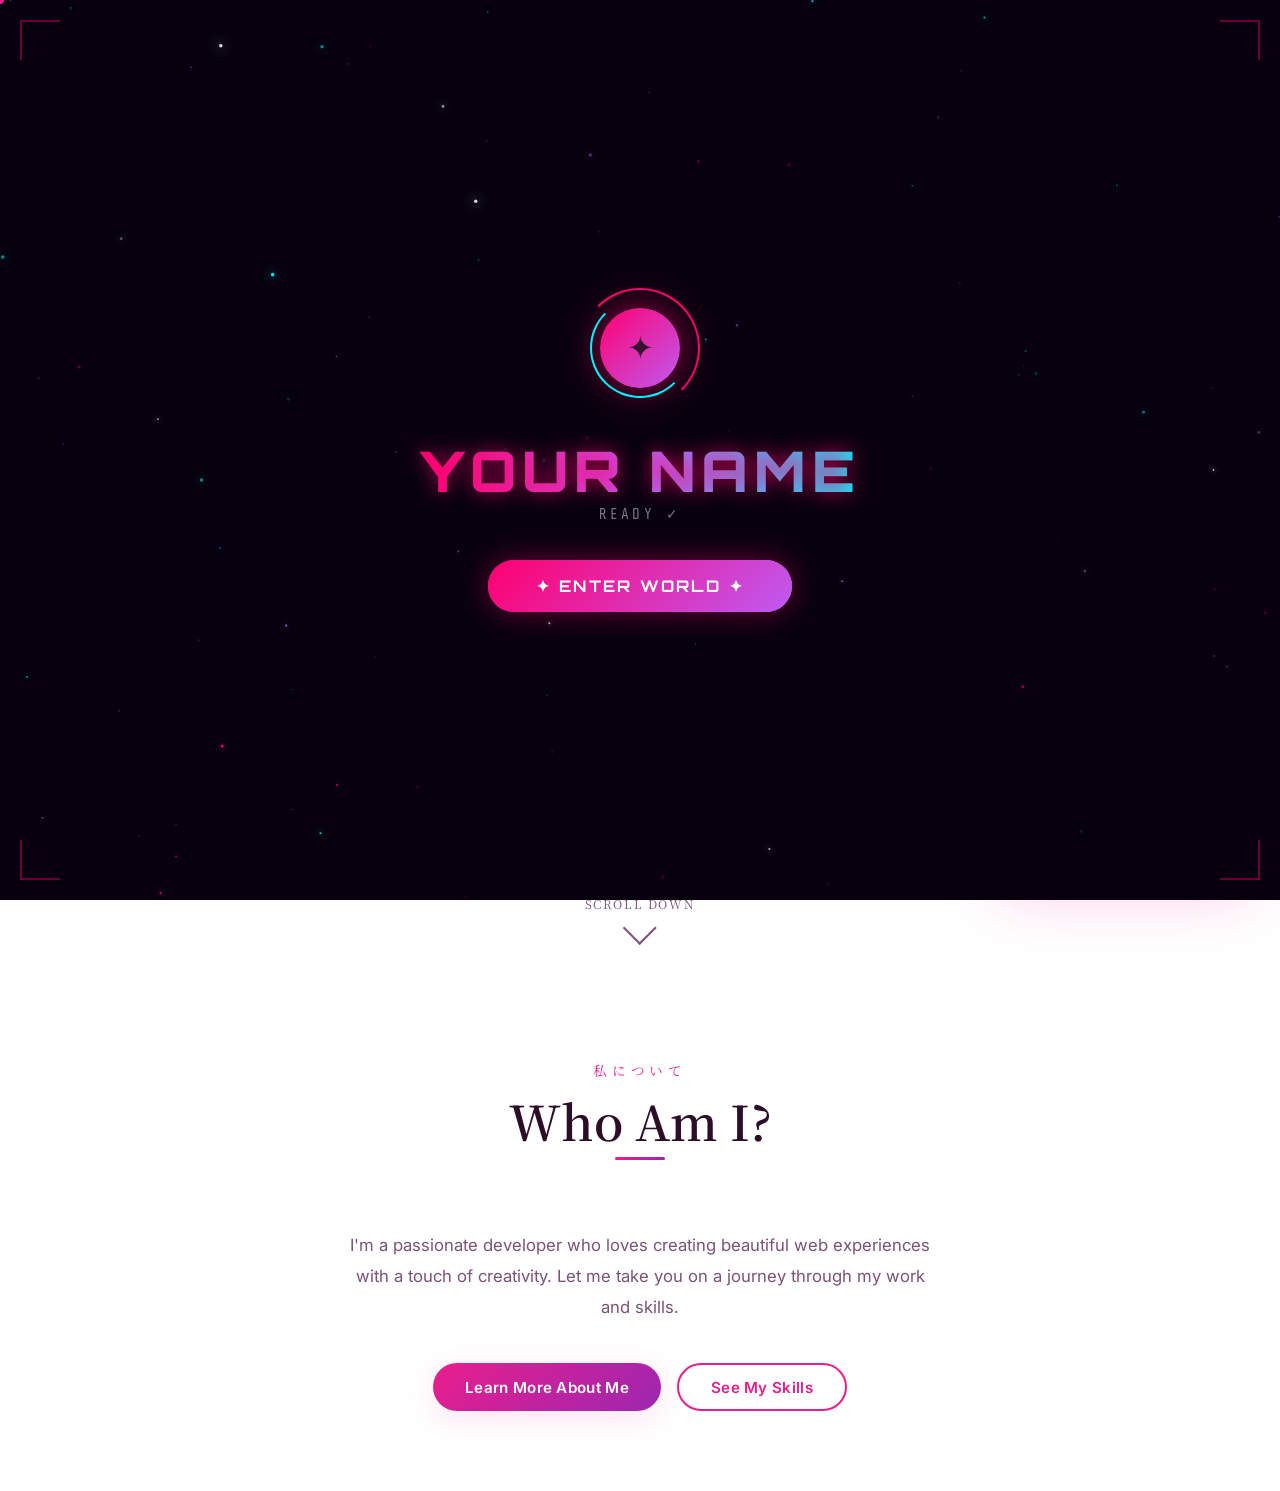
==== index.html @ 452e4166 "feat: Initial anime portfolio - Dual Soul theme with music player" ====
<!DOCTYPE html>
<html lang="en" data-theme="sakura">
<head>
  <meta charset="UTF-8">
  <meta name="viewport" content="width=device-width, initial-scale=1.0">
  <title>Your Name | Anime Portfolio</title>
  <meta name="description" content="Welcome to my anime-styled portfolio — Developer, Creator, and Dreamer.">
  <link rel="stylesheet" href="css/global.css">
  <link rel="stylesheet" href="css/animations.css">
  <link rel="stylesheet" href="css/navbar.css">
  <link rel="stylesheet" href="css/splash.css">
  <link rel="stylesheet" href="css/music-player.css">
  <link rel="stylesheet" href="css/home.css">
</head>
<body>

  <!-- ===================== SPLASH SCREEN ===================== -->
  <div id="splash-screen">
    <canvas id="splash-canvas"></canvas>
    <div class="splash-corners">
      <span></span><span></span><span></span><span></span>
    </div>
    <div class="splash-content">
      <div class="splash-logo-ring">
        <div class="splash-logo-inner">✦</div>
      </div>
      <div>
        <h1 class="splash-title">
          <span class="name-color">YOUR NAME</span>
        </h1>
        <p class="splash-subtitle" id="splash-subtitle">Initializing...</p>
      </div>
      <div class="splash-loader">
        <div class="splash-loader-bar" id="splash-loader-bar"></div>
      </div>
      <button class="splash-enter-btn" id="splash-enter-btn">
        <div class="pulse-ring"></div>
        ✦ ENTER WORLD ✦
      </button>
    </div>
  </div>

  <!-- ===================== PARTICLE CANVAS ===================== -->
  <canvas id="particle-canvas"></canvas>

  <!-- ===================== CUSTOM CURSOR ===================== -->
  <div id="cursor-dot"></div>
  <div id="cursor-ring"></div>

  <!-- ===================== NAVBAR ===================== -->
  <nav class="navbar" id="navbar">
    <div class="navbar-inner">
      <a href="index.html" class="navbar-logo">
        <div class="navbar-logo-mark">✦</div>
        <span class="navbar-logo-text">Your<span>Name</span></span>
      </a>

      <ul class="navbar-links">
        <li><a href="index.html"><span class="nav-icon">🏠</span> Home</a></li>
        <li><a href="about.html"><span class="nav-icon">👤</span> About</a></li>
        <li><a href="skills.html"><span class="nav-icon">🛠️</span> Skills</a></li>
        <li><a href="projects.html"><span class="nav-icon">💼</span> Projects</a></li>
        <li><a href="contact.html"><span class="nav-icon">📬</span> Contact</a></li>
      </ul>

      <div class="navbar-actions">
        <button class="theme-toggle" id="theme-toggle-btn" title="Switch theme">
          <div class="theme-toggle-track">
            <span>🌸</span><span>⚡</span>
          </div>
          <div class="theme-toggle-thumb">🌸</div>
        </button>
        <button class="navbar-hamburger" aria-label="Menu">
          <span class="hamburger-bar"></span>
          <span class="hamburger-bar"></span>
          <span class="hamburger-bar"></span>
        </button>
      </div>
    </div>

    <!-- Mobile Menu -->
    <div class="navbar-mobile">
      <a href="index.html"><span>🏠</span> Home</a>
      <a href="about.html"><span>👤</span> About</a>
      <a href="skills.html"><span>🛠️</span> Skills</a>
      <a href="projects.html"><span>💼</span> Projects</a>
      <a href="contact.html"><span>📬</span> Contact</a>
    </div>
  </nav>

  <!-- ===================== HERO ===================== -->
  <main class="page-wrapper">
    <section class="hero">
      <div class="hero-inner">

        <!-- Text Side -->
        <div class="hero-text">
          <div class="hero-eyebrow fade-in">
            <span class="hero-eyebrow-line"></span>
            <span>ようこそ · Welcome</span>
          </div>

          <h1 class="hero-name fade-in delay-1">
            <span class="hero-name-first">Hello, I'm</span>
            <span class="hero-name-last glitch-text" data-text="Your Name">Your Name</span>
          </h1>

          <p class="hero-tagline fade-in delay-2">
            <span id="typewriter-text"
              data-phrases='["Frontend Developer", "UI/UX Enthusiast", "Creative Coder", "Anime Fan 🌸"]'>
            </span><span class="typewriter-cursor"></span>
          </p>

          <p class="hero-desc fade-in delay-3">
            Passionate about building beautiful, interactive digital experiences.
            I turn ideas into elegant code — one pixel at a time. ✨
          </p>

          <div class="hero-cta fade-in delay-4">
            <a href="projects.html" class="btn btn-primary">View My Work 🚀</a>
            <a href="contact.html" class="btn btn-outline">Get In Touch 📬</a>
          </div>

          <div class="hero-socials fade-in delay-5">
            <a href="https://github.com/YOUR_GITHUB" class="social-link" title="GitHub" target="_blank">
              <svg width="18" height="18" viewBox="0 0 24 24" fill="currentColor">
                <path d="M12 0c-6.626 0-12 5.373-12 12 0 5.302 3.438 9.8 8.207 11.387.599.111.793-.261.793-.577v-2.234c-3.338.726-4.033-1.416-4.033-1.416-.546-1.387-1.333-1.756-1.333-1.756-1.089-.745.083-.729.083-.729 1.205.084 1.839 1.237 1.839 1.237 1.07 1.834 2.807 1.304 3.492.997.107-.775.418-1.305.762-1.604-2.665-.305-5.467-1.334-5.467-5.931 0-1.311.469-2.381 1.236-3.221-.124-.303-.535-1.524.117-3.176 0 0 1.008-.322 3.301 1.23.957-.266 1.983-.399 3.003-.404 1.02.005 2.047.138 3.006.404 2.291-1.552 3.297-1.23 3.297-1.23.653 1.653.242 2.874.118 3.176.77.84 1.235 1.911 1.235 3.221 0 4.609-2.807 5.624-5.479 5.921.43.372.823 1.102.823 2.222v3.293c0 .319.192.694.801.576 4.765-1.589 8.199-6.086 8.199-11.386 0-6.627-5.373-12-12-12z"/>
              </svg>
            </a>
            <a href="https://linkedin.com/in/YOUR_LINKEDIN" class="social-link" title="LinkedIn" target="_blank">
              <svg width="18" height="18" viewBox="0 0 24 24" fill="currentColor">
                <path d="M19 0h-14c-2.761 0-5 2.239-5 5v14c0 2.761 2.239 5 5 5h14c2.762 0 5-2.239 5-5v-14c0-2.761-2.238-5-5-5zm-11 19h-3v-11h3v11zm-1.5-12.268c-.966 0-1.75-.79-1.75-1.764s.784-1.764 1.75-1.764 1.75.79 1.75 1.764-.783 1.764-1.75 1.764zm13.5 12.268h-3v-5.604c0-3.368-4-3.113-4 0v5.604h-3v-11h3v1.765c1.396-2.586 7-2.777 7 2.476v6.759z"/>
              </svg>
            </a>
            <a href="mailto:your.email@example.com" class="social-link" title="Email">📧</a>
          </div>

          <div class="hero-stats fade-in delay-6">
            <div class="stat-item">
              <span class="stat-number" data-count="5" data-suffix="+">0+</span>
              <span class="stat-label">Projects</span>
            </div>
            <div class="stat-item">
              <span class="stat-number" data-count="2" data-suffix="+ yrs">0</span>
              <span class="stat-label">Experience</span>
            </div>
            <div class="stat-item">
              <span class="stat-number" data-count="10" data-suffix="+">0+</span>
              <span class="stat-label">Technologies</span>
            </div>
          </div>
        </div>

        <!-- Visual Side -->
        <div class="hero-visual fade-right">
          <div class="hero-avatar-wrap">
            <div class="avatar-ring avatar-ring-1"></div>
            <div class="avatar-ring avatar-ring-2"></div>

            <div class="avatar-circle">🧑‍💻</div>

            <div class="avatar-badge avatar-badge-1">
              <span class="avatar-badge-icon">⚡</span>
              <span>Full Stack Dev</span>
            </div>
            <div class="avatar-badge avatar-badge-2">
              <span class="avatar-badge-icon">🌸</span>
              <span>UI Enthusiast</span>
            </div>
          </div>
          <div class="hero-deco-text">Dev</div>
        </div>
      </div>

      <div class="scroll-indicator" onclick="document.getElementById('about-teaser').scrollIntoView({behavior:'smooth'})">
        <span>Scroll Down</span>
        <div class="scroll-indicator-arrow"></div>
      </div>
    </section>

    <!-- About Teaser -->
    <section id="about-teaser" style="padding: 5rem 0; text-align:center;">
      <div class="container">
        <div class="section-header fade-in">
          <span class="jp-label">私について</span>
          <h2>Who Am I?</h2>
        </div>
        <p class="fade-in delay-1" style="max-width:600px;margin:0 auto 2.5rem;font-size:1.05rem;">
          I'm a passionate developer who loves creating beautiful web experiences with a touch of creativity.
          Let me take you on a journey through my work and skills.
        </p>
        <div class="fade-in delay-2" style="display:flex;gap:1rem;justify-content:center;flex-wrap:wrap;">
          <a href="about.html" class="btn btn-primary">Learn More About Me</a>
          <a href="skills.html" class="btn btn-outline">See My Skills</a>
        </div>
      </div>
    </section>
  </main>

  <!-- ===================== MUSIC PLAYER ===================== -->
  <div id="music-player"></div>

  <!-- ===================== SCRIPTS ===================== -->
  <script src="js/theme.js"></script>
  <script src="js/particles.js"></script>
  <script src="js/cursor.js"></script>
  <script src="js/animations.js"></script>
  <script src="js/splash.js"></script>
  <script src="js/music-player.js"></script>
</body>
</html>
---- css/global.css ----
/* ============================================================
   GLOBAL.CSS — Dual Soul Portfolio Design System
   🌸 Sakura Mode (Default) | ⚡ Neon Mode
   ============================================================ */

@import url('https://fonts.googleapis.com/css2?family=Noto+Serif+JP:wght@300;400;500;700&family=Orbitron:wght@400;500;700;900&family=Inter:wght@300;400;500;600;700&family=Share+Tech+Mono&display=swap');

/* ============================================================
   CSS VARIABLES — SAKURA THEME (DEFAULT)
   ============================================================ */
:root {
  /* Background */
  --bg-primary: #fdf6f0;
  --bg-secondary: #fce4ec;
  --bg-gradient: linear-gradient(135deg, #fdf6f0 0%, #fde8f5 50%, #ede7f6 100%);
  --bg-card: rgba(255, 255, 255, 0.72);
  --bg-card-hover: rgba(255, 255, 255, 0.92);
  --bg-overlay: rgba(253, 246, 240, 0.85);

  /* Colors */
  --color-primary: #e91e8c;
  --color-primary-rgb: 233, 30, 140;
  --color-secondary: #9c27b0;
  --color-secondary-rgb: 156, 39, 176;
  --color-accent: #ff80ab;
  --color-accent-rgb: 255, 128, 171;

  /* Text */
  --color-text: #37122e;
  --color-text-muted: #7b5278;
  --color-text-light: #b39db0;
  --color-heading: #2d0e29;

  /* Borders */
  --color-border: rgba(233, 30, 140, 0.18);
  --color-border-hover: rgba(233, 30, 140, 0.5);

  /* Typography */
  --font-heading: 'Noto Serif JP', serif;
  --font-body: 'Inter', sans-serif;
  --font-accent: 'Noto Serif JP', serif;
  --font-mono: 'Share Tech Mono', monospace;

  /* Shadows */
  --shadow-sm: 0 4px 16px rgba(233, 30, 140, 0.08);
  --shadow-md: 0 8px 32px rgba(233, 30, 140, 0.12);
  --shadow-lg: 0 20px 60px rgba(233, 30, 140, 0.22);
  --shadow-hover: 0 24px 64px rgba(233, 30, 140, 0.28);
  --glow: none;

  /* UI */
  --blur: blur(20px);
  --blur-heavy: blur(40px);
  --navbar-bg: rgba(253, 246, 240, 0.92);
  --navbar-border: rgba(233, 30, 140, 0.1);

  /* Particles */
  --particle-color: rgba(255, 128, 171, 0.8);

  /* Spacing */
  --radius-sm: 8px;
  --radius-md: 16px;
  --radius-lg: 24px;
  --radius-xl: 32px;
  --radius-full: 9999px;

  /* Transitions */
  --ease-fast: 0.2s cubic-bezier(0.4, 0, 0.2, 1);
  --ease-med: 0.4s cubic-bezier(0.4, 0, 0.2, 1);
  --ease-slow: 0.7s cubic-bezier(0.4, 0, 0.2, 1);
  --ease-bounce: 0.5s cubic-bezier(0.34, 1.56, 0.64, 1);
  --ease-theme: 0.6s cubic-bezier(0.4, 0, 0.2, 1);

  /* Deco */
  --deco-opacity: 0.04;
}

/* ============================================================
   CSS VARIABLES — NEON THEME
   ============================================================ */
[data-theme="neon"] {
  --bg-primary: #08000f;
  --bg-secondary: #110018;
  --bg-gradient: linear-gradient(135deg, #08000f 0%, #110018 50%, #0a001a 100%);
  --bg-card: rgba(255, 0, 110, 0.04);
  --bg-card-hover: rgba(255, 0, 110, 0.09);
  --bg-overlay: rgba(8, 0, 15, 0.88);

  --color-primary: #ff006e;
  --color-primary-rgb: 255, 0, 110;
  --color-secondary: #00f5ff;
  --color-secondary-rgb: 0, 245, 255;
  --color-accent: #bf5af2;
  --color-accent-rgb: 191, 90, 242;

  --color-text: #e8e8f5;
  --color-text-muted: #a0a0c8;
  --color-text-light: #60608a;
  --color-heading: #ffffff;

  --color-border: rgba(255, 0, 110, 0.32);
  --color-border-hover: rgba(255, 0, 110, 0.75);

  --font-heading: 'Orbitron', sans-serif;
  --font-body: 'Inter', sans-serif;
  --font-accent: 'Share Tech Mono', monospace;

  --shadow-sm: 0 0 15px rgba(255, 0, 110, 0.2);
  --shadow-md: 0 0 30px rgba(255, 0, 110, 0.28);
  --shadow-lg: 0 0 60px rgba(255, 0, 110, 0.4);
  --shadow-hover: 0 0 80px rgba(255, 0, 110, 0.55), 0 0 160px rgba(255, 0, 110, 0.2);
  --glow: 0 0 8px var(--color-primary), 0 0 16px var(--color-primary), 0 0 32px var(--color-primary);

  --navbar-bg: rgba(8, 0, 15, 0.92);
  --navbar-border: rgba(255, 0, 110, 0.22);

  --particle-color: rgba(255, 0, 110, 0.7);

  --deco-opacity: 0.025;
}

/* ============================================================
   RESET & BASE
   ============================================================ */
*, *::before, *::after {
  box-sizing: border-box;
  margin: 0;
  padding: 0;
}

html {
  scroll-behavior: smooth;
  font-size: 16px;
}

body {
  font-family: var(--font-body);
  background: var(--bg-gradient);
  background-attachment: fixed;
  color: var(--color-text);
  min-height: 100vh;
  overflow-x: hidden;
  transition: background var(--ease-theme), color var(--ease-theme);
  cursor: none;
}

/* ============================================================
   TYPOGRAPHY
   ============================================================ */
h1, h2, h3, h4, h5, h6 {
  font-family: var(--font-heading);
  color: var(--color-heading);
  line-height: 1.2;
  transition: font-family var(--ease-theme), color var(--ease-theme);
}

h1 { font-size: clamp(2.5rem, 6vw, 5rem); font-weight: 700; }
h2 { font-size: clamp(1.8rem, 4vw, 3rem); font-weight: 600; }
h3 { font-size: clamp(1.25rem, 3vw, 1.8rem); font-weight: 500; }
h4 { font-size: 1.25rem; font-weight: 500; }

p {
  line-height: 1.85;
  color: var(--color-text-muted);
  transition: color var(--ease-theme);
}

a {
  color: var(--color-primary);
  text-decoration: none;
  transition: color var(--ease-fast);
}

a:hover { color: var(--color-secondary); }

img { max-width: 100%; height: auto; display: block; }

button { font-family: var(--font-body); cursor: pointer; }

/* ============================================================
   LAYOUT UTILITIES
   ============================================================ */
.container {
  max-width: 1200px;
  margin: 0 auto;
  padding: 0 2rem;
}

.page-wrapper {
  position: relative;
  z-index: 1;
  padding-top: 80px;
}

.section {
  padding: 6rem 0;
}

.section-inner {
  max-width: 1200px;
  margin: 0 auto;
  padding: 0 2rem;
}

/* ============================================================
   SECTION TITLE
   ============================================================ */
.section-header {
  text-align: center;
  margin-bottom: 4rem;
}

.section-header .jp-label {
  font-family: var(--font-accent);
  font-size: 0.85rem;
  color: var(--color-primary);
  letter-spacing: 0.3rem;
  text-transform: uppercase;
  margin-bottom: 0.75rem;
  display: block;
  transition: font-family var(--ease-theme), color var(--ease-theme);
}

.section-header h2 {
  position: relative;
  display: inline-block;
  margin-bottom: 1rem;
}

.section-header h2::after {
  content: '';
  position: absolute;
  bottom: -10px;
  left: 50%;
  transform: translateX(-50%);
  width: 50px;
  height: 3px;
  background: linear-gradient(90deg, var(--color-primary), var(--color-secondary));
  border-radius: var(--radius-full);
  transition: box-shadow var(--ease-theme);
}

[data-theme="neon"] .section-header h2::after {
  box-shadow: 0 0 12px var(--color-primary), 0 0 24px var(--color-primary);
}

.section-header p {
  font-size: 1.05rem;
  max-width: 520px;
  margin: 1.5rem auto 0;
}

/* ============================================================
   CARD COMPONENT
   ============================================================ */
.card {
  background: var(--bg-card);
  backdrop-filter: var(--blur);
  -webkit-backdrop-filter: var(--blur);
  border: 1px solid var(--color-border);
  border-radius: var(--radius-lg);
  padding: 2rem;
  box-shadow: var(--shadow-md);
  transition:
    transform var(--ease-med),
    box-shadow var(--ease-med),
    background var(--ease-theme),
    border-color var(--ease-theme);
}

.card:hover {
  transform: translateY(-8px);
  box-shadow: var(--shadow-hover);
  border-color: var(--color-border-hover);
  background: var(--bg-card-hover);
}

/* ============================================================
   BUTTON COMPONENT
   ============================================================ */
.btn {
  display: inline-flex;
  align-items: center;
  justify-content: center;
  gap: 0.6rem;
  padding: 0.8rem 2rem;
  border-radius: var(--radius-full);
  font-weight: 600;
  font-size: 0.95rem;
  cursor: pointer;
  border: none;
  transition: all var(--ease-med);
  position: relative;
  overflow: hidden;
  letter-spacing: 0.02em;
}

.btn::before {
  content: '';
  position: absolute;
  inset: 0;
  background: rgba(255, 255, 255, 0.15);
  opacity: 0;
  transition: opacity var(--ease-fast);
}

.btn:hover::before { opacity: 1; }

.btn-primary {
  background: linear-gradient(135deg, var(--color-primary), var(--color-secondary));
  color: white;
  box-shadow: var(--shadow-md);
}

.btn-primary:hover {
  transform: translateY(-3px) scale(1.02);
  box-shadow: var(--shadow-hover);
  color: white;
}

.btn-outline {
  background: transparent;
  color: var(--color-primary);
  border: 2px solid var(--color-primary);
}

.btn-outline:hover {
  background: var(--color-primary);
  color: white;
  transform: translateY(-3px);
  box-shadow: var(--shadow-md);
}

[data-theme="neon"] .btn-primary {
  box-shadow: var(--shadow-md), 0 0 20px rgba(var(--color-primary-rgb), 0.4);
}

[data-theme="neon"] .btn-primary:hover {
  box-shadow: var(--shadow-hover), 0 0 40px rgba(var(--color-primary-rgb), 0.6);
}

[data-theme="neon"] .btn-outline:hover {
  box-shadow: 0 0 20px rgba(var(--color-primary-rgb), 0.5);
}

/* ============================================================
   BADGES / TAGS
   ============================================================ */
.tag {
  display: inline-block;
  padding: 0.3rem 0.8rem;
  border-radius: var(--radius-full);
  font-size: 0.78rem;
  font-weight: 600;
  font-family: var(--font-accent);
  background: rgba(var(--color-primary-rgb), 0.12);
  color: var(--color-primary);
  border: 1px solid rgba(var(--color-primary-rgb), 0.25);
  transition: all var(--ease-theme);
}

[data-theme="neon"] .tag {
  box-shadow: 0 0 8px rgba(var(--color-primary-rgb), 0.3);
}

/* ============================================================
   CANVAS (Particles Background)
   ============================================================ */
#particle-canvas {
  position: fixed;
  top: 0;
  left: 0;
  width: 100%;
  height: 100%;
  pointer-events: none;
  z-index: 0;
}

/* ============================================================
   CUSTOM CURSOR
   ============================================================ */
#cursor-dot {
  position: fixed;
  width: 8px;
  height: 8px;
  border-radius: 50%;
  background: var(--color-primary);
  pointer-events: none;
  z-index: 99999;
  transform: translate(-50%, -50%);
  transition: width var(--ease-fast), height var(--ease-fast), background var(--ease-theme);
  mix-blend-mode: normal;
}

#cursor-ring {
  position: fixed;
  width: 36px;
  height: 36px;
  border-radius: 50%;
  border: 2px solid var(--color-primary);
  pointer-events: none;
  z-index: 99998;
  transform: translate(-50%, -50%);
  transition:
    width 0.12s ease,
    height 0.12s ease,
    border-color var(--ease-theme),
    transform 0.08s ease;
  opacity: 0.6;
}

#cursor-dot.cursor-hover {
  width: 12px;
  height: 12px;
  background: var(--color-secondary);
}

#cursor-ring.cursor-hover {
  width: 54px;
  height: 54px;
  border-color: var(--color-secondary);
  opacity: 0.4;
}

[data-theme="neon"] #cursor-dot {
  box-shadow: 0 0 8px var(--color-primary), 0 0 16px var(--color-primary);
}

[data-theme="neon"] #cursor-ring {
  box-shadow: 0 0 8px rgba(var(--color-primary-rgb), 0.4);
}

/* ============================================================
   SCROLL ANIMATIONS
   ============================================================ */
.fade-in {
  opacity: 0;
  transform: translateY(35px);
  transition: opacity 0.75s ease, transform 0.75s ease;
}

.fade-in.visible {
  opacity: 1;
  transform: translateY(0);
}

.fade-left {
  opacity: 0;
  transform: translateX(-35px);
  transition: opacity 0.75s ease, transform 0.75s ease;
}

.fade-left.visible {
  opacity: 1;
  transform: translateX(0);
}

.fade-right {
  opacity: 0;
  transform: translateX(35px);
  transition: opacity 0.75s ease, transform 0.75s ease;
}

.fade-right.visible {
  opacity: 1;
  transform: translateX(0);
}

.scale-in {
  opacity: 0;
  transform: scale(0.85);
  transition: opacity 0.65s ease, transform 0.65s cubic-bezier(0.34, 1.56, 0.64, 1);
}

.scale-in.visible {
  opacity: 1;
  transform: scale(1);
}

/* Stagger delays */
.delay-1 { transition-delay: 0.1s; }
.delay-2 { transition-delay: 0.2s; }
.delay-3 { transition-delay: 0.3s; }
.delay-4 { transition-delay: 0.4s; }
.delay-5 { transition-delay: 0.5s; }
.delay-6 { transition-delay: 0.6s; }

/* ============================================================
   NEON SCANLINE OVERLAY
   ============================================================ */
[data-theme="neon"] body::after {
  content: '';
  position: fixed;
  inset: 0;
  background: repeating-linear-gradient(
    0deg,
    transparent,
    transparent 2px,
    rgba(255, 0, 110, 0.012) 2px,
    rgba(255, 0, 110, 0.012) 4px
  );
  pointer-events: none;
  z-index: 9990;
}

/* ============================================================
   DECORATIVE TEXT BACKGROUND
   ============================================================ */
.deco-bg-text {
  position: absolute;
  font-size: clamp(6rem, 15vw, 12rem);
  font-weight: 900;
  color: var(--color-primary);
  opacity: var(--deco-opacity);
  user-select: none;
  pointer-events: none;
  font-family: var(--font-heading);
  line-height: 1;
  white-space: nowrap;
}

/* ============================================================
   SCROLLBAR
   ============================================================ */
::-webkit-scrollbar { width: 5px; }
::-webkit-scrollbar-track { background: var(--bg-primary); }
::-webkit-scrollbar-thumb {
  background: linear-gradient(var(--color-primary), var(--color-secondary));
  border-radius: 3px;
}

/* ============================================================
   SELECTION
   ============================================================ */
::selection {
  background: rgba(var(--color-primary-rgb), 0.28);
  color: var(--color-text);
}

/* ============================================================
   RESPONSIVE
   ============================================================ */
@media (max-width: 768px) {
  body { cursor: auto; }
  #cursor-dot, #cursor-ring { display: none; }
  h1 { font-size: clamp(2rem, 8vw, 3rem); }
  h2 { font-size: clamp(1.5rem, 6vw, 2rem); }
  .section { padding: 4rem 0; }
  .container, .section-inner { padding: 0 1.25rem; }
}

@media (max-width: 480px) {
  .section { padding: 3rem 0; }
  .container, .section-inner { padding: 0 1rem; }
}
---- css/animations.css ----
/* ============================================================
   ANIMATIONS.CSS — Keyframes & Transitions
   ============================================================ */

/* ============================================================
   SAKURA PETALS — Falling animation
   ============================================================ */
@keyframes sakura-fall {
  0%   { transform: translateY(-10vh) rotate(0deg) translateX(0); opacity: 1; }
  25%  { transform: translateY(25vh) rotate(90deg) translateX(20px); }
  50%  { transform: translateY(50vh) rotate(180deg) translateX(-15px); }
  75%  { transform: translateY(75vh) rotate(270deg) translateX(25px); }
  100% { transform: translateY(110vh) rotate(360deg) translateX(-10px); opacity: 0; }
}

@keyframes sakura-sway {
  0%, 100% { transform: translateX(0) rotate(0deg); }
  33%       { transform: translateX(15px) rotate(8deg); }
  66%       { transform: translateX(-10px) rotate(-5deg); }
}

/* ============================================================
   NEON GLITCH
   ============================================================ */
@keyframes glitch {
  0%   { clip-path: inset(40% 0 61% 0); transform: skew(0.15deg); }
  10%  { clip-path: inset(92% 0 1% 0);  transform: skew(0.4deg); }
  20%  { clip-path: inset(43% 0 1% 0);  transform: skew(0.1deg); }
  30%  { clip-path: inset(25% 0 58% 0); transform: skew(0.5deg); }
  40%  { clip-path: inset(54% 0 7% 0);  transform: skew(0.2deg); }
  50%  { clip-path: inset(58% 0 43% 0); transform: skew(0.3deg); }
  60%  { clip-path: inset(11% 0 11% 0); transform: skew(0.1deg); }
  70%  { clip-path: inset(78% 0 19% 0); transform: skew(0.4deg); }
  80%  { clip-path: inset(91% 0 6% 0);  transform: skew(0.2deg); }
  90%  { clip-path: inset(13% 0 85% 0); transform: skew(0.35deg); }
  100% { clip-path: inset(73% 0 7% 0);  transform: skew(0.1deg); }
}

@keyframes glitch-2 {
  0%   { clip-path: inset(65% 0 12% 0); transform: skew(-0.2deg) translateX(-2px); }
  15%  { clip-path: inset(20% 0 75% 0); transform: skew(0.3deg) translateX(2px); }
  30%  { clip-path: inset(85% 0 5% 0);  transform: skew(-0.1deg) translateX(-1px); }
  45%  { clip-path: inset(35% 0 50% 0); transform: skew(0.4deg) translateX(3px); }
  60%  { clip-path: inset(5% 0 90% 0);  transform: skew(-0.3deg) translateX(-2px); }
  75%  { clip-path: inset(55% 0 30% 0); transform: skew(0.2deg) translateX(1px); }
  90%  { clip-path: inset(10% 0 65% 0); transform: skew(-0.15deg) translateX(-3px); }
  100% { clip-path: inset(40% 0 45% 0); transform: skew(0.25deg) translateX(2px); }
}

/* ============================================================
   TYPEWRITER CURSOR BLINK
   ============================================================ */
@keyframes blink {
  0%, 100% { opacity: 1; }
  50%       { opacity: 0; }
}

/* ============================================================
   PULSE
   ============================================================ */
@keyframes pulse {
  0%, 100% { transform: scale(1); opacity: 1; }
  50%       { transform: scale(1.08); opacity: 0.85; }
}

@keyframes pulse-ring {
  0%   { transform: scale(0.8); opacity: 0.8; }
  100% { transform: scale(2.2); opacity: 0; }
}

@keyframes pulse-neon {
  0%, 100% { box-shadow: 0 0 10px var(--color-primary), 0 0 20px var(--color-primary); }
  50%       { box-shadow: 0 0 20px var(--color-primary), 0 0 40px var(--color-primary), 0 0 80px var(--color-primary); }
}

/* ============================================================
   FLOAT
   ============================================================ */
@keyframes float {
  0%, 100% { transform: translateY(0px); }
  50%       { transform: translateY(-18px); }
}

@keyframes float-slow {
  0%, 100% { transform: translateY(0px) rotate(0deg); }
  50%       { transform: translateY(-12px) rotate(3deg); }
}

/* ============================================================
   SPIN / ROTATE
   ============================================================ */
@keyframes spin {
  from { transform: rotate(0deg); }
  to   { transform: rotate(360deg); }
}

@keyframes spin-slow {
  from { transform: rotate(0deg); }
  to   { transform: rotate(360deg); }
}

/* ============================================================
   FADE IN VARIANTS
   ============================================================ */
@keyframes fade-in-up {
  from { opacity: 0; transform: translateY(30px); }
  to   { opacity: 1; transform: translateY(0); }
}

@keyframes fade-in-down {
  from { opacity: 0; transform: translateY(-30px); }
  to   { opacity: 1; transform: translateY(0); }
}

@keyframes fade-in-left {
  from { opacity: 0; transform: translateX(-30px); }
  to   { opacity: 1; transform: translateX(0); }
}

@keyframes fade-in-right {
  from { opacity: 0; transform: translateX(30px); }
  to   { opacity: 1; transform: translateX(0); }
}

@keyframes fade-in {
  from { opacity: 0; }
  to   { opacity: 1; }
}

/* ============================================================
   SCALE
   ============================================================ */
@keyframes scale-up {
  from { opacity: 0; transform: scale(0.8); }
  to   { opacity: 1; transform: scale(1); }
}

/* ============================================================
   SHIMMER (Loading skeleton effect)
   ============================================================ */
@keyframes shimmer {
  0%   { background-position: -200% center; }
  100% { background-position: 200% center; }
}

/* ============================================================
   WAVE
   ============================================================ */
@keyframes wave {
  0%, 100% { transform: rotate(0deg); }
  25%       { transform: rotate(15deg); }
  75%       { transform: rotate(-10deg); }
}

/* ============================================================
   SLIDE IN (for page transitions)
   ============================================================ */
@keyframes slide-in-right {
  from { transform: translateX(100%); opacity: 0; }
  to   { transform: translateX(0); opacity: 1; }
}

@keyframes slide-out-left {
  from { transform: translateX(0); opacity: 1; }
  to   { transform: translateX(-100%); opacity: 0; }
}

/* ============================================================
   PARTICLE TWINKLE
   ============================================================ */
@keyframes twinkle {
  0%, 100% { opacity: 0.2; transform: scale(0.8); }
  50%       { opacity: 1; transform: scale(1.2); }
}

/* ============================================================
   NEON FLICKER
   ============================================================ */
@keyframes neon-flicker {
  0%, 19%, 21%, 23%, 25%, 54%, 56%, 100% {
    text-shadow:
      0 0 7px var(--color-primary),
      0 0 10px var(--color-primary),
      0 0 21px var(--color-primary),
      0 0 42px var(--color-secondary),
      0 0 82px var(--color-secondary),
      0 0 92px var(--color-secondary),
      0 0 102px var(--color-secondary),
      0 0 151px var(--color-secondary);
  }
  20%, 24%, 55% {
    text-shadow: none;
  }
}

/* ============================================================
   PROGRESS BAR FILL
   ============================================================ */
@keyframes progress-fill {
  from { width: 0%; }
  to   { width: var(--target-width, 0%); }
}

/* ============================================================
   BORDER ROTATE (holographic card effect)
   ============================================================ */
@keyframes border-rotate {
  0%   { background-position: 0% 50%; }
  50%  { background-position: 100% 50%; }
  100% { background-position: 0% 50%; }
}

/* ============================================================
   MARQUEE (scrolling text)
   ============================================================ */
@keyframes marquee {
  0%   { transform: translateX(0); }
  100% { transform: translateX(-50%); }
}

/* ============================================================
   AUDIO WAVE (equalizer bars)
   ============================================================ */
@keyframes bar-wave-1 { 0%, 100% { height: 4px; } 50% { height: 16px; } }
@keyframes bar-wave-2 { 0%, 100% { height: 10px; } 50% { height: 4px; } }
@keyframes bar-wave-3 { 0%, 100% { height: 6px; } 50% { height: 18px; } }
@keyframes bar-wave-4 { 0%, 100% { height: 14px; } 50% { height: 6px; } }
@keyframes bar-wave-5 { 0%, 100% { height: 8px; } 50% { height: 14px; } }

/* ============================================================
   UTILITY ANIMATION CLASSES
   ============================================================ */
.anim-float      { animation: float 4s ease-in-out infinite; }
.anim-float-slow { animation: float-slow 6s ease-in-out infinite; }
.anim-pulse      { animation: pulse 2.5s ease-in-out infinite; }
.anim-spin       { animation: spin 1s linear infinite; }
.anim-spin-slow  { animation: spin-slow 8s linear infinite; }
.anim-wave       { animation: wave 1.5s ease-in-out infinite; }

[data-theme="neon"] .anim-neon-flicker {
  animation: neon-flicker 4s infinite;
}

/* ============================================================
   GLITCH TEXT (Neon Mode)
   ============================================================ */
.glitch-text {
  position: relative;
}

[data-theme="neon"] .glitch-text::before,
[data-theme="neon"] .glitch-text::after {
  content: attr(data-text);
  position: absolute;
  top: 0;
  left: 0;
  width: 100%;
  height: 100%;
}

[data-theme="neon"] .glitch-text::before {
  color: var(--color-secondary);
  animation: glitch 2.5s infinite linear alternate-reverse;
  left: 2px;
  text-shadow: none;
  opacity: 0.7;
}

[data-theme="neon"] .glitch-text::after {
  color: var(--color-accent);
  animation: glitch-2 2.5s infinite linear alternate-reverse;
  left: -2px;
  text-shadow: none;
  opacity: 0.7;
}
---- css/navbar.css ----
/* ============================================================
   NAVBAR.CSS — Top Navigation Bar
   ============================================================ */

.navbar {
  position: fixed;
  top: 0;
  left: 0;
  right: 0;
  z-index: 1000;
  height: 72px;
  display: flex;
  align-items: center;
  background: var(--navbar-bg);
  backdrop-filter: var(--blur);
  -webkit-backdrop-filter: var(--blur);
  border-bottom: 1px solid var(--navbar-border);
  transition: background var(--ease-theme), border-color var(--ease-theme), box-shadow var(--ease-med);
}

.navbar.scrolled {
  box-shadow: var(--shadow-md);
}

[data-theme="neon"] .navbar.scrolled {
  box-shadow: 0 4px 30px rgba(255, 0, 110, 0.2);
}

.navbar-inner {
  max-width: 1200px;
  margin: 0 auto;
  padding: 0 2rem;
  width: 100%;
  display: flex;
  align-items: center;
  justify-content: space-between;
  gap: 2rem;
}

/* ============================================================
   LOGO
   ============================================================ */
.navbar-logo {
  display: flex;
  align-items: center;
  gap: 0.6rem;
  text-decoration: none;
  flex-shrink: 0;
}

.navbar-logo-mark {
  width: 36px;
  height: 36px;
  border-radius: var(--radius-sm);
  background: linear-gradient(135deg, var(--color-primary), var(--color-secondary));
  display: flex;
  align-items: center;
  justify-content: center;
  font-size: 1.1rem;
  transition: box-shadow var(--ease-theme), transform var(--ease-fast);
}

.navbar-logo:hover .navbar-logo-mark {
  transform: scale(1.1) rotate(-5deg);
}

[data-theme="neon"] .navbar-logo-mark {
  box-shadow: 0 0 12px rgba(255, 0, 110, 0.5);
}

.navbar-logo-text {
  font-family: var(--font-heading);
  font-weight: 700;
  font-size: 1.15rem;
  color: var(--color-text);
  transition: color var(--ease-theme), font-family var(--ease-theme);
}

.navbar-logo-text span {
  color: var(--color-primary);
}

/* ============================================================
   NAV LINKS
   ============================================================ */
.navbar-links {
  display: flex;
  align-items: center;
  gap: 0.5rem;
  list-style: none;
}

.navbar-links a {
  display: flex;
  align-items: center;
  gap: 0.4rem;
  padding: 0.5rem 1rem;
  border-radius: var(--radius-full);
  font-size: 0.9rem;
  font-weight: 500;
  color: var(--color-text-muted);
  text-decoration: none;
  transition: color var(--ease-fast), background var(--ease-fast);
  position: relative;
}

.navbar-links a .nav-icon {
  font-size: 0.85rem;
  transition: transform var(--ease-fast);
}

.navbar-links a:hover {
  color: var(--color-primary);
  background: rgba(var(--color-primary-rgb), 0.08);
}

.navbar-links a:hover .nav-icon {
  transform: scale(1.2);
}

.navbar-links a.active {
  color: var(--color-primary);
  background: rgba(var(--color-primary-rgb), 0.1);
  font-weight: 600;
}

[data-theme="neon"] .navbar-links a.active {
  box-shadow: inset 0 0 10px rgba(255, 0, 110, 0.15);
  border: 1px solid rgba(255, 0, 110, 0.2);
}

/* Active indicator dot */
.navbar-links a.active::after {
  content: '';
  position: absolute;
  bottom: 6px;
  left: 50%;
  transform: translateX(-50%);
  width: 4px;
  height: 4px;
  border-radius: 50%;
  background: var(--color-primary);
}

[data-theme="neon"] .navbar-links a.active::after {
  box-shadow: 0 0 6px var(--color-primary);
}

/* ============================================================
   NAVBAR ACTIONS (right side)
   ============================================================ */
.navbar-actions {
  display: flex;
  align-items: center;
  gap: 0.75rem;
  flex-shrink: 0;
}

/* ============================================================
   THEME TOGGLE BUTTON
   ============================================================ */
.theme-toggle {
  position: relative;
  width: 58px;
  height: 30px;
  border-radius: var(--radius-full);
  border: 2px solid var(--color-border);
  background: var(--bg-card);
  cursor: pointer;
  transition: all var(--ease-theme);
  display: flex;
  align-items: center;
  padding: 2px;
  overflow: hidden;
}

.theme-toggle:hover {
  border-color: var(--color-primary);
  box-shadow: var(--shadow-sm);
}

[data-theme="neon"] .theme-toggle:hover {
  box-shadow: 0 0 12px rgba(255, 0, 110, 0.4);
}

.theme-toggle-track {
  position: absolute;
  inset: 0;
  display: flex;
  align-items: center;
  justify-content: space-between;
  padding: 0 6px;
  font-size: 0.75rem;
}

.theme-toggle-thumb {
  width: 22px;
  height: 22px;
  border-radius: 50%;
  background: linear-gradient(135deg, var(--color-primary), var(--color-secondary));
  display: flex;
  align-items: center;
  justify-content: center;
  font-size: 0.75rem;
  transition: transform var(--ease-bounce), box-shadow var(--ease-theme);
  box-shadow: 0 2px 8px rgba(0, 0, 0, 0.2);
  position: relative;
  z-index: 1;
}

[data-theme="neon"] .theme-toggle-thumb {
  transform: translateX(28px);
  box-shadow: 0 0 10px rgba(255, 0, 110, 0.6);
}

/* ============================================================
   HAMBURGER MENU (Mobile)
   ============================================================ */
.navbar-hamburger {
  display: none;
  flex-direction: column;
  gap: 5px;
  cursor: pointer;
  padding: 6px;
  border-radius: var(--radius-sm);
  background: none;
  border: none;
  transition: background var(--ease-fast);
}

.navbar-hamburger:hover {
  background: rgba(var(--color-primary-rgb), 0.08);
}

.hamburger-bar {
  width: 22px;
  height: 2px;
  border-radius: 2px;
  background: var(--color-text);
  transition: all var(--ease-med);
}

.navbar-hamburger.open .hamburger-bar:nth-child(1) {
  transform: translateY(7px) rotate(45deg);
}
.navbar-hamburger.open .hamburger-bar:nth-child(2) {
  opacity: 0;
  transform: scaleX(0);
}
.navbar-hamburger.open .hamburger-bar:nth-child(3) {
  transform: translateY(-7px) rotate(-45deg);
}

/* ============================================================
   MOBILE MENU DRAWER
   ============================================================ */
.navbar-mobile {
  display: none;
  position: fixed;
  top: 72px;
  left: 0;
  right: 0;
  background: var(--navbar-bg);
  backdrop-filter: var(--blur);
  border-bottom: 1px solid var(--navbar-border);
  padding: 1.5rem;
  flex-direction: column;
  gap: 0.5rem;
  z-index: 999;
  transform: translateY(-20px);
  opacity: 0;
  transition: all var(--ease-med);
  pointer-events: none;
}

.navbar-mobile.open {
  transform: translateY(0);
  opacity: 1;
  pointer-events: all;
}

.navbar-mobile a {
  display: flex;
  align-items: center;
  gap: 0.75rem;
  padding: 0.75rem 1rem;
  border-radius: var(--radius-md);
  font-size: 1rem;
  font-weight: 500;
  color: var(--color-text-muted);
  text-decoration: none;
  transition: all var(--ease-fast);
}

.navbar-mobile a:hover,
.navbar-mobile a.active {
  color: var(--color-primary);
  background: rgba(var(--color-primary-rgb), 0.1);
}

/* ============================================================
   RESPONSIVE
   ============================================================ */
@media (max-width: 768px) {
  .navbar-links { display: none; }
  .navbar-hamburger { display: flex; }
  .navbar-mobile { display: flex; }

  .navbar-inner {
    padding: 0 1.25rem;
  }
}
---- css/splash.css ----
/* ============================================================
   SPLASH.CSS — "Click to Enter" Splash Screen
   ============================================================ */

#splash-screen {
  position: fixed;
  inset: 0;
  z-index: 99999;
  display: flex;
  align-items: center;
  justify-content: center;
  background: #08000f;
  overflow: hidden;
  transition: opacity 0.8s ease, visibility 0.8s ease;
}

#splash-screen.hidden {
  opacity: 0;
  visibility: hidden;
  pointer-events: none;
}

/* ============================================================
   SPLASH CANVAS (particles)
   ============================================================ */
#splash-canvas {
  position: absolute;
  inset: 0;
  width: 100%;
  height: 100%;
}

/* ============================================================
   SPLASH CONTENT
   ============================================================ */
.splash-content {
  position: relative;
  z-index: 1;
  text-align: center;
  display: flex;
  flex-direction: column;
  align-items: center;
  gap: 2rem;
  animation: fade-in-up 1s ease 0.3s both;
}

/* ============================================================
   SPLASH LOGO RING
   ============================================================ */
.splash-logo-ring {
  position: relative;
  width: 120px;
  height: 120px;
  display: flex;
  align-items: center;
  justify-content: center;
}

.splash-logo-ring::before,
.splash-logo-ring::after {
  content: '';
  position: absolute;
  border-radius: 50%;
  border: 2px solid transparent;
}

.splash-logo-ring::before {
  inset: 0;
  border-top-color: #ff006e;
  border-right-color: #ff006e;
  animation: spin 2.5s linear infinite;
}

.splash-logo-ring::after {
  inset: 10px;
  border-bottom-color: #00f5ff;
  border-left-color: #00f5ff;
  animation: spin 2s linear infinite reverse;
}

.splash-logo-inner {
  width: 80px;
  height: 80px;
  border-radius: 50%;
  background: linear-gradient(135deg, #ff006e, #bf5af2);
  display: flex;
  align-items: center;
  justify-content: center;
  font-size: 2rem;
  box-shadow: 0 0 30px rgba(255, 0, 110, 0.5), 0 0 60px rgba(255, 0, 110, 0.2);
  animation: pulse 3s ease-in-out infinite;
}

/* ============================================================
   SPLASH TEXT
   ============================================================ */
.splash-title {
  font-family: 'Orbitron', sans-serif;
  font-size: clamp(2rem, 6vw, 3.5rem);
  font-weight: 900;
  color: #ffffff;
  letter-spacing: 0.1em;
  text-shadow: 0 0 20px rgba(255, 0, 110, 0.7);
  line-height: 1.1;
}

.splash-title .name-color {
  background: linear-gradient(90deg, #ff006e, #bf5af2, #00f5ff);
  -webkit-background-clip: text;
  -webkit-text-fill-color: transparent;
  background-clip: text;
}

.splash-subtitle {
  font-family: 'Share Tech Mono', monospace;
  font-size: 0.9rem;
  color: rgba(255, 255, 255, 0.45);
  letter-spacing: 0.2rem;
  text-transform: uppercase;
  animation: fade-in 1s ease 1s both;
}

/* ============================================================
   LOADING BAR
   ============================================================ */
.splash-loader {
  width: 200px;
  height: 2px;
  background: rgba(255, 255, 255, 0.1);
  border-radius: 2px;
  overflow: hidden;
  animation: fade-in 0.5s ease 0.5s both;
}

.splash-loader-bar {
  height: 100%;
  width: 0%;
  background: linear-gradient(90deg, #ff006e, #bf5af2, #00f5ff);
  border-radius: 2px;
  transition: width 0.1s ease;
  box-shadow: 0 0 8px rgba(255, 0, 110, 0.8);
}

/* ============================================================
   ENTER BUTTON
   ============================================================ */
.splash-enter-btn {
  display: none;
  position: relative;
  padding: 1rem 3rem;
  border: none;
  border-radius: 9999px;
  background: linear-gradient(135deg, #ff006e, #bf5af2);
  color: white;
  font-family: 'Orbitron', sans-serif;
  font-size: 1rem;
  font-weight: 700;
  letter-spacing: 0.15em;
  cursor: pointer;
  animation: scale-up 0.5s cubic-bezier(0.34, 1.56, 0.64, 1) both;
  overflow: hidden;
  box-shadow: 0 0 30px rgba(255, 0, 110, 0.4);
  transition: all 0.3s ease;
}

.splash-enter-btn.show {
  display: block;
}

.splash-enter-btn::before {
  content: '';
  position: absolute;
  inset: -2px;
  border-radius: 9999px;
  background: linear-gradient(135deg, #ff006e, #bf5af2, #00f5ff, #ff006e);
  background-size: 300% 300%;
  animation: border-rotate 3s linear infinite;
  z-index: -1;
}

.splash-enter-btn::after {
  content: '';
  position: absolute;
  inset: 0;
  border-radius: 9999px;
  background: linear-gradient(135deg, #ff006e, #bf5af2);
  z-index: -1;
}

.splash-enter-btn:hover {
  transform: scale(1.05) translateY(-2px);
  box-shadow: 0 0 50px rgba(255, 0, 110, 0.7), 0 0 100px rgba(255, 0, 110, 0.3);
}

/* Pulse ring effect */
.splash-enter-btn .pulse-ring {
  position: absolute;
  inset: -4px;
  border-radius: 9999px;
  border: 2px solid rgba(255, 0, 110, 0.6);
  animation: pulse-ring 1.8s ease-out infinite;
}

/* ============================================================
   CORNER DECORATIONS
   ============================================================ */
.splash-corners span {
  position: absolute;
  width: 40px;
  height: 40px;
  border-color: rgba(255, 0, 110, 0.4);
  border-style: solid;
  animation: fade-in 1s ease 0.8s both;
}

.splash-corners span:nth-child(1) {
  top: 20px; left: 20px;
  border-width: 2px 0 0 2px;
}
.splash-corners span:nth-child(2) {
  top: 20px; right: 20px;
  border-width: 2px 2px 0 0;
}
.splash-corners span:nth-child(3) {
  bottom: 20px; left: 20px;
  border-width: 0 0 2px 2px;
}
.splash-corners span:nth-child(4) {
  bottom: 20px; right: 20px;
  border-width: 0 2px 2px 0;
}

/* ============================================================
   SAKURA PETALS (for splash sakura mode hint)
   ============================================================ */
.splash-petal {
  position: absolute;
  font-size: 1.2rem;
  opacity: 0;
  animation: sakura-fall var(--duration, 5s) ease-in var(--delay, 0s) infinite;
  pointer-events: none;
}

/* ============================================================
   RESPONSIVE
   ============================================================ */
@media (max-width: 480px) {
  .splash-title { font-size: clamp(1.5rem, 8vw, 2rem); }
  .splash-logo-ring { width: 90px; height: 90px; }
  .splash-logo-inner { width: 60px; height: 60px; font-size: 1.5rem; }
  .splash-enter-btn { padding: 0.85rem 2rem; font-size: 0.9rem; }
}
---- css/music-player.css ----
/* ============================================================
   MUSIC-PLAYER.CSS — Mini Player (Bottom-Right)
   ============================================================ */

/* ============================================================
   PLAYER CONTAINER
   ============================================================ */
#music-player {
  position: fixed;
  bottom: 24px;
  right: 24px;
  z-index: 5000;
  display: flex;
  flex-direction: column;
  align-items: flex-end;
  gap: 0;
  transition: all var(--ease-med);
}

/* ============================================================
   MINI BAR (Collapsed State)
   ============================================================ */
.player-mini {
  display: flex;
  align-items: center;
  gap: 0.75rem;
  background: var(--bg-card);
  backdrop-filter: var(--blur-heavy);
  -webkit-backdrop-filter: var(--blur-heavy);
  border: 1px solid var(--color-border);
  border-radius: var(--radius-full);
  padding: 0.5rem 1rem 0.5rem 0.5rem;
  box-shadow: var(--shadow-lg);
  cursor: pointer;
  transition: all var(--ease-med);
  min-width: 240px;
  max-width: 300px;
}

.player-mini:hover {
  border-color: var(--color-border-hover);
  transform: translateY(-2px);
  box-shadow: var(--shadow-hover);
}

[data-theme="neon"] .player-mini {
  box-shadow: var(--shadow-md), 0 0 20px rgba(255, 0, 110, 0.2);
}

[data-theme="neon"] .player-mini:hover {
  box-shadow: var(--shadow-hover), 0 0 40px rgba(255, 0, 110, 0.35);
}

/* Album Art */
.player-album-art {
  width: 40px;
  height: 40px;
  border-radius: 50%;
  background: linear-gradient(135deg, var(--color-primary), var(--color-secondary));
  display: flex;
  align-items: center;
  justify-content: center;
  font-size: 1rem;
  flex-shrink: 0;
  overflow: hidden;
  transition: box-shadow var(--ease-theme);
}

.player-album-art img {
  width: 100%;
  height: 100%;
  object-fit: cover;
  border-radius: 50%;
}

.player-album-art.spinning {
  animation: spin-slow 6s linear infinite;
}

[data-theme="neon"] .player-album-art {
  box-shadow: 0 0 12px rgba(255, 0, 110, 0.5);
}

/* Track Info */
.player-info {
  flex: 1;
  overflow: hidden;
}

.player-track-name {
  font-size: 0.8rem;
  font-weight: 600;
  color: var(--color-text);
  white-space: nowrap;
  overflow: hidden;
  position: relative;
}

.player-track-name-inner {
  display: inline-block;
  white-space: nowrap;
}

.player-track-name-inner.marquee {
  animation: marquee 8s linear infinite;
}

.player-track-artist {
  font-size: 0.72rem;
  color: var(--color-text-muted);
  margin-top: 2px;
  white-space: nowrap;
  overflow: hidden;
  text-overflow: ellipsis;
  font-family: var(--font-accent);
}

/* Equalizer bars (when playing) */
.player-eq {
  display: flex;
  align-items: flex-end;
  gap: 2px;
  height: 16px;
  flex-shrink: 0;
}

.player-eq-bar {
  width: 3px;
  border-radius: 2px;
  background: var(--color-primary);
  transition: background var(--ease-theme);
}

.player-eq-bar:nth-child(1) { animation: bar-wave-1 0.8s ease-in-out infinite; }
.player-eq-bar:nth-child(2) { animation: bar-wave-2 0.6s ease-in-out infinite; }
.player-eq-bar:nth-child(3) { animation: bar-wave-3 0.9s ease-in-out infinite; }
.player-eq-bar:nth-child(4) { animation: bar-wave-4 0.7s ease-in-out infinite; }
.player-eq-bar:nth-child(5) { animation: bar-wave-5 1s ease-in-out infinite; }

[data-theme="neon"] .player-eq-bar {
  box-shadow: 0 0 4px var(--color-primary);
}

.player-eq.paused .player-eq-bar {
  animation-play-state: paused;
  height: 4px !important;
}

/* Mini Play Button */
.player-mini-play {
  width: 32px;
  height: 32px;
  border-radius: 50%;
  background: linear-gradient(135deg, var(--color-primary), var(--color-secondary));
  border: none;
  display: flex;
  align-items: center;
  justify-content: center;
  cursor: pointer;
  font-size: 0.8rem;
  color: white;
  flex-shrink: 0;
  transition: all var(--ease-fast);
  box-shadow: var(--shadow-sm);
}

.player-mini-play:hover {
  transform: scale(1.1);
  box-shadow: var(--shadow-md);
}

[data-theme="neon"] .player-mini-play {
  box-shadow: 0 0 10px rgba(255, 0, 110, 0.5);
}

/* ============================================================
   EXPANDED PANEL
   ============================================================ */
.player-panel {
  background: var(--bg-card);
  backdrop-filter: var(--blur-heavy);
  -webkit-backdrop-filter: var(--blur-heavy);
  border: 1px solid var(--color-border);
  border-radius: var(--radius-lg);
  width: 320px;
  overflow: hidden;
  box-shadow: var(--shadow-lg);
  max-height: 0;
  opacity: 0;
  margin-bottom: 8px;
  transition: max-height 0.4s ease, opacity 0.3s ease;
  pointer-events: none;
}

.player-panel.open {
  max-height: 520px;
  opacity: 1;
  pointer-events: all;
}

[data-theme="neon"] .player-panel {
  box-shadow: var(--shadow-md), 0 0 30px rgba(255, 0, 110, 0.2);
}

/* Panel Header */
.panel-header {
  padding: 1.25rem 1.25rem 0;
  display: flex;
  align-items: center;
  gap: 1rem;
}

.panel-album-art {
  width: 56px;
  height: 56px;
  border-radius: var(--radius-md);
  background: linear-gradient(135deg, var(--color-primary), var(--color-accent), var(--color-secondary));
  display: flex;
  align-items: center;
  justify-content: center;
  font-size: 1.5rem;
  flex-shrink: 0;
  overflow: hidden;
  box-shadow: var(--shadow-sm);
}

.panel-album-art img {
  width: 100%;
  height: 100%;
  object-fit: cover;
}

.panel-track-info {
  flex: 1;
  overflow: hidden;
}

.panel-track-name {
  font-size: 0.9rem;
  font-weight: 700;
  color: var(--color-text);
  white-space: nowrap;
  overflow: hidden;
  text-overflow: ellipsis;
}

.panel-track-artist {
  font-size: 0.78rem;
  color: var(--color-text-muted);
  margin-top: 2px;
  font-family: var(--font-accent);
}

.panel-track-genre {
  display: inline-block;
  margin-top: 6px;
  padding: 2px 8px;
  border-radius: var(--radius-full);
  font-size: 0.68rem;
  font-weight: 600;
  background: rgba(var(--color-primary-rgb), 0.12);
  color: var(--color-primary);
  border: 1px solid rgba(var(--color-primary-rgb), 0.2);
  text-transform: uppercase;
  letter-spacing: 0.05em;
}

/* Progress Bar */
.panel-progress-wrap {
  padding: 1rem 1.25rem 0.5rem;
}

.panel-progress-bar {
  width: 100%;
  height: 4px;
  background: rgba(var(--color-primary-rgb), 0.15);
  border-radius: var(--radius-full);
  cursor: pointer;
  position: relative;
  transition: height var(--ease-fast);
}

.panel-progress-bar:hover {
  height: 6px;
}

.panel-progress-fill {
  height: 100%;
  border-radius: var(--radius-full);
  background: linear-gradient(90deg, var(--color-primary), var(--color-secondary));
  position: relative;
  transition: width 0.1s linear;
  pointer-events: none;
}

[data-theme="neon"] .panel-progress-fill {
  box-shadow: 0 0 6px var(--color-primary);
}

.panel-progress-thumb {
  position: absolute;
  right: -6px;
  top: 50%;
  transform: translateY(-50%);
  width: 12px;
  height: 12px;
  border-radius: 50%;
  background: var(--color-primary);
  box-shadow: 0 0 0 3px rgba(var(--color-primary-rgb), 0.2);
  opacity: 0;
  transition: opacity var(--ease-fast);
}

.panel-progress-bar:hover .panel-progress-thumb {
  opacity: 1;
}

.panel-time {
  display: flex;
  justify-content: space-between;
  font-size: 0.7rem;
  color: var(--color-text-light);
  margin-top: 0.3rem;
  font-family: var(--font-mono);
}

/* Controls */
.panel-controls {
  display: flex;
  align-items: center;
  justify-content: center;
  gap: 0.5rem;
  padding: 0.5rem 1.25rem;
}

.ctrl-btn {
  width: 36px;
  height: 36px;
  border-radius: 50%;
  border: none;
  background: transparent;
  color: var(--color-text-muted);
  display: flex;
  align-items: center;
  justify-content: center;
  font-size: 0.85rem;
  cursor: pointer;
  transition: all var(--ease-fast);
}

.ctrl-btn:hover {
  color: var(--color-primary);
  background: rgba(var(--color-primary-rgb), 0.1);
  transform: scale(1.1);
}

.ctrl-btn.active {
  color: var(--color-primary);
}

[data-theme="neon"] .ctrl-btn.active {
  text-shadow: 0 0 8px var(--color-primary);
}

.ctrl-btn-play {
  width: 48px;
  height: 48px;
  border-radius: 50%;
  background: linear-gradient(135deg, var(--color-primary), var(--color-secondary));
  color: white;
  font-size: 1.1rem;
  box-shadow: var(--shadow-md);
  transition: all var(--ease-fast);
}

.ctrl-btn-play:hover {
  transform: scale(1.08);
  box-shadow: var(--shadow-hover);
}

[data-theme="neon"] .ctrl-btn-play {
  box-shadow: 0 0 15px rgba(255, 0, 110, 0.5);
}

[data-theme="neon"] .ctrl-btn-play:hover {
  box-shadow: 0 0 30px rgba(255, 0, 110, 0.8);
}

/* Volume */
.panel-volume {
  display: flex;
  align-items: center;
  gap: 0.5rem;
  padding: 0 1.25rem 0.75rem;
}

.panel-volume-icon {
  font-size: 0.85rem;
  color: var(--color-text-muted);
  flex-shrink: 0;
}

.panel-volume-slider {
  -webkit-appearance: none;
  appearance: none;
  flex: 1;
  height: 4px;
  border-radius: var(--radius-full);
  background: rgba(var(--color-primary-rgb), 0.15);
  outline: none;
  cursor: pointer;
  transition: background var(--ease-theme);
}

.panel-volume-slider::-webkit-slider-thumb {
  -webkit-appearance: none;
  width: 14px;
  height: 14px;
  border-radius: 50%;
  background: var(--color-primary);
  cursor: pointer;
  box-shadow: var(--shadow-sm);
  transition: transform var(--ease-fast), box-shadow var(--ease-theme);
}

.panel-volume-slider::-webkit-slider-thumb:hover {
  transform: scale(1.3);
}

[data-theme="neon"] .panel-volume-slider::-webkit-slider-thumb {
  box-shadow: 0 0 8px var(--color-primary);
}

/* ============================================================
   PLAYLIST SECTION
   ============================================================ */
.panel-playlist-header {
  display: flex;
  align-items: center;
  justify-content: space-between;
  padding: 0.5rem 1.25rem;
  border-top: 1px solid var(--color-border);
}

.panel-playlist-tabs {
  display: flex;
  gap: 0.25rem;
}

.playlist-tab {
  padding: 0.25rem 0.6rem;
  border-radius: var(--radius-full);
  font-size: 0.68rem;
  font-weight: 600;
  border: none;
  cursor: pointer;
  background: transparent;
  color: var(--color-text-muted);
  transition: all var(--ease-fast);
  text-transform: uppercase;
  letter-spacing: 0.05em;
}

.playlist-tab.active {
  background: rgba(var(--color-primary-rgb), 0.15);
  color: var(--color-primary);
}

.panel-add-btn {
  width: 24px;
  height: 24px;
  border-radius: 50%;
  border: 1px solid var(--color-border);
  background: transparent;
  color: var(--color-text-muted);
  cursor: pointer;
  display: flex;
  align-items: center;
  justify-content: center;
  font-size: 0.75rem;
  transition: all var(--ease-fast);
}

.panel-add-btn:hover {
  border-color: var(--color-primary);
  color: var(--color-primary);
  background: rgba(var(--color-primary-rgb), 0.08);
}

.panel-playlist {
  max-height: 160px;
  overflow-y: auto;
  padding: 0.25rem 0.5rem 0.75rem;
  scrollbar-width: thin;
  scrollbar-color: var(--color-primary) transparent;
}

.playlist-item {
  display: flex;
  align-items: center;
  gap: 0.6rem;
  padding: 0.5rem 0.75rem;
  border-radius: var(--radius-sm);
  cursor: pointer;
  transition: background var(--ease-fast);
}

.playlist-item:hover {
  background: rgba(var(--color-primary-rgb), 0.07);
}

.playlist-item.active {
  background: rgba(var(--color-primary-rgb), 0.12);
}

.playlist-item-num {
  font-size: 0.7rem;
  color: var(--color-text-light);
  width: 16px;
  text-align: center;
  font-family: var(--font-mono);
  flex-shrink: 0;
}

.playlist-item.active .playlist-item-num {
  color: var(--color-primary);
}

.playlist-item-icon {
  font-size: 0.65rem;
  color: var(--color-primary);
  display: none;
}

.playlist-item.active .playlist-item-num { display: none; }
.playlist-item.active .playlist-item-icon { display: block; }

.playlist-item-info {
  flex: 1;
  overflow: hidden;
}

.playlist-item-name {
  font-size: 0.78rem;
  font-weight: 500;
  color: var(--color-text);
  white-space: nowrap;
  overflow: hidden;
  text-overflow: ellipsis;
  transition: color var(--ease-theme);
}

.playlist-item.active .playlist-item-name {
  color: var(--color-primary);
  font-weight: 600;
}

.playlist-item-artist {
  font-size: 0.68rem;
  color: var(--color-text-light);
  margin-top: 1px;
}

.playlist-item-duration {
  font-size: 0.68rem;
  color: var(--color-text-light);
  font-family: var(--font-mono);
  flex-shrink: 0;
}

/* ============================================================
   ADD MUSIC MODAL
   ============================================================ */
.add-music-modal {
  display: none;
  position: absolute;
  bottom: calc(100% + 10px);
  right: 0;
  width: 300px;
  background: var(--bg-card);
  backdrop-filter: var(--blur-heavy);
  border: 1px solid var(--color-border);
  border-radius: var(--radius-lg);
  padding: 1.25rem;
  box-shadow: var(--shadow-lg);
  z-index: 100;
}

.add-music-modal.open {
  display: block;
  animation: scale-up 0.3s cubic-bezier(0.34, 1.56, 0.64, 1) both;
  transform-origin: bottom right;
}

.add-music-modal h4 {
  font-size: 0.9rem;
  margin-bottom: 1rem;
  color: var(--color-text);
}

.add-music-option {
  display: flex;
  flex-direction: column;
  gap: 0.75rem;
}

.add-music-option label {
  font-size: 0.78rem;
  color: var(--color-text-muted);
  font-weight: 500;
  margin-bottom: 0.25rem;
  display: block;
}

.add-music-input {
  width: 100%;
  padding: 0.6rem 0.875rem;
  border-radius: var(--radius-sm);
  border: 1px solid var(--color-border);
  background: rgba(var(--color-primary-rgb), 0.04);
  color: var(--color-text);
  font-size: 0.82rem;
  font-family: var(--font-body);
  outline: none;
  transition: border-color var(--ease-fast);
}

.add-music-input:focus {
  border-color: var(--color-primary);
}

.add-music-file-btn {
  width: 100%;
  padding: 0.6rem;
  border: 2px dashed var(--color-border);
  border-radius: var(--radius-sm);
  background: rgba(var(--color-primary-rgb), 0.04);
  color: var(--color-text-muted);
  font-size: 0.82rem;
  cursor: pointer;
  text-align: center;
  transition: all var(--ease-fast);
}

.add-music-file-btn:hover {
  border-color: var(--color-primary);
  color: var(--color-primary);
  background: rgba(var(--color-primary-rgb), 0.08);
}

.add-music-actions {
  display: flex;
  gap: 0.5rem;
  margin-top: 0.5rem;
}

.add-music-actions button {
  flex: 1;
  padding: 0.5rem;
  border-radius: var(--radius-sm);
  font-size: 0.8rem;
  font-weight: 600;
  cursor: pointer;
  border: none;
  transition: all var(--ease-fast);
}

.add-music-actions .btn-add {
  background: linear-gradient(135deg, var(--color-primary), var(--color-secondary));
  color: white;
}

.add-music-actions .btn-cancel {
  background: rgba(var(--color-primary-rgb), 0.08);
  color: var(--color-text-muted);
  border: 1px solid var(--color-border);
}

/* ============================================================
   RESPONSIVE
   ============================================================ */
@media (max-width: 480px) {
  #music-player {
    bottom: 16px;
    right: 16px;
    left: 16px;
    align-items: stretch;
  }

  .player-mini {
    min-width: unset;
    max-width: unset;
  }

  .player-panel {
    width: 100%;
  }

  .add-music-modal {
    width: 100%;
    right: 0;
  }
}
---- css/home.css ----
/* ============================================================
   HOME.CSS — Hero / Landing Page
   ============================================================ */

/* ============================================================
   HERO SECTION
   ============================================================ */
.hero {
  min-height: 100vh;
  display: flex;
  align-items: center;
  position: relative;
  overflow: hidden;
  padding-top: 80px;
}

.hero-inner {
  max-width: 1200px;
  margin: 0 auto;
  padding: 4rem 2rem;
  display: grid;
  grid-template-columns: 1fr 1fr;
  gap: 4rem;
  align-items: center;
  width: 100%;
}

/* ============================================================
   HERO TEXT
   ============================================================ */
.hero-text {
  position: relative;
  z-index: 1;
}

.hero-eyebrow {
  display: inline-flex;
  align-items: center;
  gap: 0.5rem;
  font-family: var(--font-accent);
  font-size: 0.85rem;
  letter-spacing: 0.25rem;
  text-transform: uppercase;
  color: var(--color-primary);
  margin-bottom: 1.25rem;
  transition: font-family var(--ease-theme), color var(--ease-theme);
}

.hero-eyebrow-line {
  width: 30px;
  height: 1px;
  background: var(--color-primary);
}

.hero-name {
  line-height: 1.05;
  margin-bottom: 0.5rem;
  position: relative;
}

.hero-name-first {
  display: block;
  color: var(--color-text);
  font-size: clamp(2.5rem, 5.5vw, 5rem);
  transition: color var(--ease-theme), font-family var(--ease-theme);
}

.hero-name-last {
  display: block;
  font-size: clamp(2.5rem, 5.5vw, 5rem);
  background: linear-gradient(135deg, var(--color-primary) 0%, var(--color-secondary) 50%, var(--color-accent) 100%);
  -webkit-background-clip: text;
  -webkit-text-fill-color: transparent;
  background-clip: text;
  background-size: 200% 200%;
  animation: border-rotate 4s ease infinite;
}

.hero-tagline {
  font-size: clamp(1rem, 2.5vw, 1.25rem);
  color: var(--color-text-muted);
  margin: 1.25rem 0 2rem;
  font-weight: 400;
  line-height: 1.6;
  min-height: 2em;
}

/* Typewriter cursor */
.typewriter-cursor {
  display: inline-block;
  width: 2px;
  height: 1.1em;
  background: var(--color-primary);
  margin-left: 2px;
  vertical-align: middle;
  animation: blink 1s step-end infinite;
}

.hero-desc {
  font-size: 1rem;
  color: var(--color-text-muted);
  line-height: 1.8;
  max-width: 420px;
  margin-bottom: 2.5rem;
}

/* CTA Buttons */
.hero-cta {
  display: flex;
  gap: 1rem;
  flex-wrap: wrap;
}

/* Social Links */
.hero-socials {
  display: flex;
  gap: 0.75rem;
  margin-top: 2.5rem;
}

.social-link {
  width: 42px;
  height: 42px;
  border-radius: var(--radius-sm);
  border: 1px solid var(--color-border);
  background: var(--bg-card);
  display: flex;
  align-items: center;
  justify-content: center;
  font-size: 1rem;
  color: var(--color-text-muted);
  text-decoration: none;
  transition: all var(--ease-fast);
}

.social-link:hover {
  border-color: var(--color-primary);
  color: var(--color-primary);
  background: rgba(var(--color-primary-rgb), 0.08);
  transform: translateY(-3px);
  box-shadow: var(--shadow-sm);
}

[data-theme="neon"] .social-link:hover {
  box-shadow: 0 0 12px rgba(255, 0, 110, 0.4);
}

/* ============================================================
   HERO VISUAL
   ============================================================ */
.hero-visual {
  display: flex;
  align-items: center;
  justify-content: center;
  position: relative;
  z-index: 1;
}

.hero-avatar-wrap {
  position: relative;
  width: 360px;
  height: 360px;
}

/* Rotating ring */
.avatar-ring {
  position: absolute;
  inset: -20px;
  border-radius: 50%;
  border: 2px solid transparent;
}

.avatar-ring-1 {
  border-top-color: var(--color-primary);
  border-right-color: var(--color-primary);
  opacity: 0.4;
  animation: spin 8s linear infinite;
}

.avatar-ring-2 {
  inset: -10px;
  border-bottom-color: var(--color-secondary);
  border-left-color: var(--color-secondary);
  opacity: 0.3;
  animation: spin 6s linear infinite reverse;
}

[data-theme="neon"] .avatar-ring-1 {
  opacity: 0.7;
  box-shadow: 0 0 10px rgba(255, 0, 110, 0.3);
}

[data-theme="neon"] .avatar-ring-2 {
  opacity: 0.5;
  box-shadow: 0 0 10px rgba(0, 245, 255, 0.3);
}

/* Avatar circle */
.avatar-circle {
  width: 100%;
  height: 100%;
  border-radius: 50%;
  background: linear-gradient(135deg, var(--color-primary), var(--color-secondary), var(--color-accent));
  display: flex;
  align-items: center;
  justify-content: center;
  font-size: 8rem;
  overflow: hidden;
  box-shadow: var(--shadow-lg);
  transition: box-shadow var(--ease-theme);
  animation: float 5s ease-in-out infinite;
}

.avatar-circle img {
  width: 100%;
  height: 100%;
  object-fit: cover;
  border-radius: 50%;
}

[data-theme="neon"] .avatar-circle {
  box-shadow: var(--shadow-md), 0 0 40px rgba(255, 0, 110, 0.3), 0 0 80px rgba(255, 0, 110, 0.1);
}

/* Floating badges */
.avatar-badge {
  position: absolute;
  background: var(--bg-card);
  backdrop-filter: var(--blur);
  border: 1px solid var(--color-border);
  border-radius: var(--radius-md);
  padding: 0.6rem 1rem;
  display: flex;
  align-items: center;
  gap: 0.5rem;
  box-shadow: var(--shadow-md);
  font-size: 0.82rem;
  font-weight: 600;
  color: var(--color-text);
  white-space: nowrap;
  transition: all var(--ease-theme);
}

.avatar-badge-icon { font-size: 1rem; }

.avatar-badge-1 {
  top: 15%;
  right: -15%;
  animation: float-slow 4s ease-in-out infinite;
}

.avatar-badge-2 {
  bottom: 20%;
  left: -15%;
  animation: float-slow 5s ease-in-out infinite 1s;
}

[data-theme="neon"] .avatar-badge {
  box-shadow: 0 0 15px rgba(255, 0, 110, 0.2);
  border-color: rgba(255, 0, 110, 0.3);
}

/* Sakura deco text */
.hero-deco-text {
  position: absolute;
  font-size: 12rem;
  font-weight: 900;
  color: var(--color-primary);
  opacity: 0.03;
  user-select: none;
  pointer-events: none;
  font-family: var(--font-heading);
  right: -2rem;
  bottom: -2rem;
  line-height: 1;
  z-index: 0;
  transition: color var(--ease-theme), font-family var(--ease-theme);
}

/* ============================================================
   SCROLL DOWN INDICATOR
   ============================================================ */
.scroll-indicator {
  position: absolute;
  bottom: 2.5rem;
  left: 50%;
  transform: translateX(-50%);
  display: flex;
  flex-direction: column;
  align-items: center;
  gap: 0.5rem;
  color: var(--color-text-muted);
  font-size: 0.75rem;
  letter-spacing: 0.1rem;
  text-transform: uppercase;
  font-family: var(--font-accent);
  cursor: pointer;
  transition: color var(--ease-fast), font-family var(--ease-theme);
}

.scroll-indicator:hover { color: var(--color-primary); }

.scroll-indicator-arrow {
  width: 24px;
  height: 24px;
  border-right: 2px solid currentColor;
  border-bottom: 2px solid currentColor;
  transform: rotate(45deg);
  animation: float-slow 1.5s ease-in-out infinite;
  margin-top: -4px;
}

/* ============================================================
   STATS ROW
   ============================================================ */
.hero-stats {
  display: flex;
  gap: 2.5rem;
  padding: 1.5rem 0;
  border-top: 1px solid var(--color-border);
  margin-top: 2rem;
  transition: border-color var(--ease-theme);
}

.stat-item {
  display: flex;
  flex-direction: column;
}

.stat-number {
  font-family: var(--font-heading);
  font-size: 1.8rem;
  font-weight: 700;
  color: var(--color-primary);
  line-height: 1;
  transition: color var(--ease-theme), font-family var(--ease-theme);
}

.stat-label {
  font-size: 0.75rem;
  color: var(--color-text-muted);
  margin-top: 0.25rem;
  text-transform: uppercase;
  letter-spacing: 0.05rem;
}

/* ============================================================
   RESPONSIVE
   ============================================================ */
@media (max-width: 992px) {
  .hero-inner {
    grid-template-columns: 1fr;
    text-align: center;
    gap: 3rem;
  }

  .hero-visual {
    order: -1;
  }

  .hero-avatar-wrap {
    width: 280px;
    height: 280px;
  }

  .avatar-badge-1 { right: 0; top: -5%; }
  .avatar-badge-2 { left: 0; bottom: -5%; }

  .hero-desc, .hero-stats { max-width: 100%; }
  .hero-cta, .hero-socials { justify-content: center; }
  .hero-stats { justify-content: center; }
}

@media (max-width: 480px) {
  .hero-avatar-wrap { width: 220px; height: 220px; }
  .avatar-badge { display: none; }
  .hero-stats { gap: 1.5rem; flex-wrap: wrap; justify-content: center; }
}
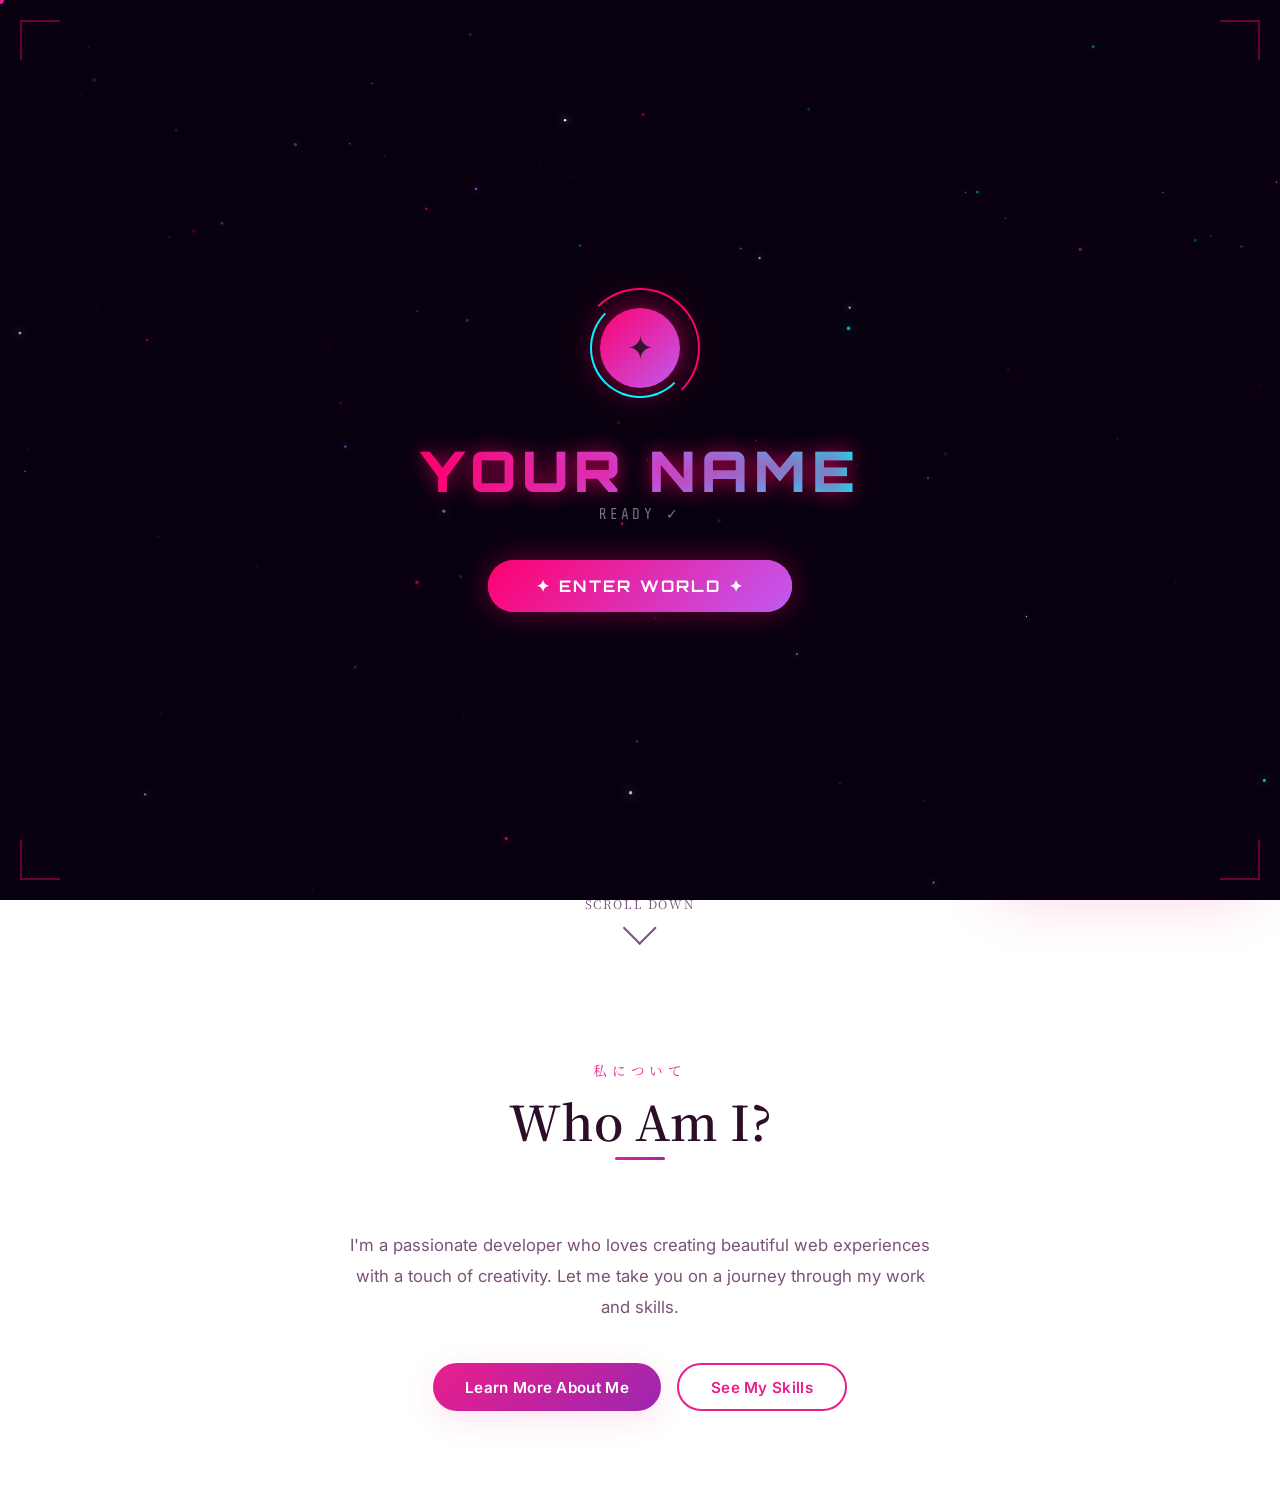
==== commit ab8f93f3: "feat: Add assets folder structure + favicon, og-image, avatar & project image paths" ====
--- a/index.html
+++ b/index.html
@@ -5,6 +5,18 @@
   <meta name="viewport" content="width=device-width, initial-scale=1.0">
   <title>Your Name | Anime Portfolio</title>
   <meta name="description" content="Welcome to my anime-styled portfolio — Developer, Creator, and Dreamer.">
+
+  <!-- Favicon -->
+  <link rel="icon" type="image/x-icon" href="assets/icons/favicon.ico">
+  <link rel="apple-touch-icon" href="assets/icons/favicon.ico">
+
+  <!-- Open Graph (preview khi share link) -->
+  <meta property="og:title" content="Your Name | Anime Portfolio">
+  <meta property="og:description" content="Welcome to my anime-styled portfolio — Developer, Creator, and Dreamer.">
+  <meta property="og:image" content="assets/images/og-image.png">
+  <meta property="og:type" content="website">
+  <meta name="twitter:card" content="summary_large_image">
+  <meta name="twitter:image" content="assets/images/og-image.png">
   <link rel="stylesheet" href="css/global.css">
   <link rel="stylesheet" href="css/animations.css">
   <link rel="stylesheet" href="css/navbar.css">
@@ -157,7 +169,10 @@
             <div class="avatar-ring avatar-ring-1"></div>
             <div class="avatar-ring avatar-ring-2"></div>
 
-            <div class="avatar-circle">🧑‍💻</div>
+            <div class="avatar-circle">
+              <img src="assets/images/avatar.jpg" alt="Your Name"
+                onerror="this.style.display='none'; this.parentElement.innerHTML='🧑‍💻';">
+            </div>
 
             <div class="avatar-badge avatar-badge-1">
               <span class="avatar-badge-icon">⚡</span>
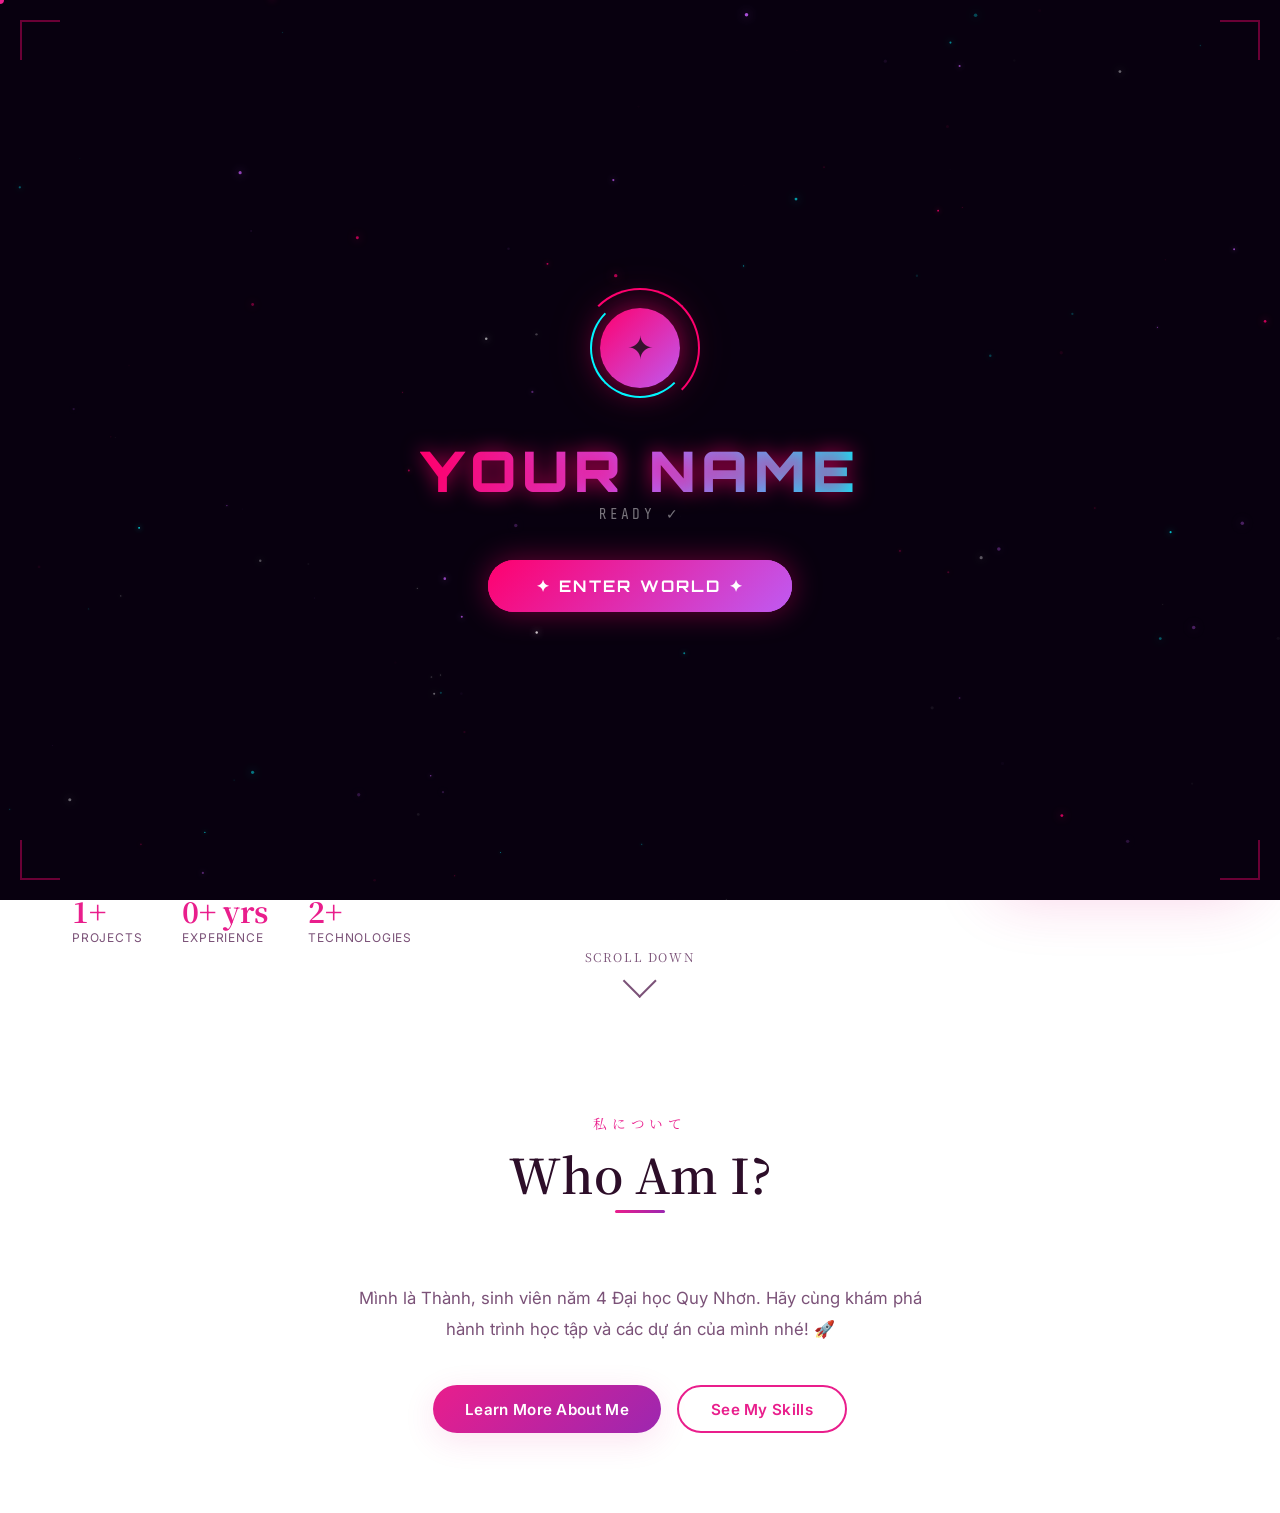
==== commit 33210602: "update: Nguyen Minh Thanh personal info, favicon SVG, assets structure" ====
--- a/index.html
+++ b/index.html
@@ -3,16 +3,16 @@
 <head>
   <meta charset="UTF-8">
   <meta name="viewport" content="width=device-width, initial-scale=1.0">
-  <title>Your Name | Anime Portfolio</title>
-  <meta name="description" content="Welcome to my anime-styled portfolio — Developer, Creator, and Dreamer.">
+  <title>Nguyễn Minh Thành | Portfolio</title>
+  <meta name="description" content="Portfolio của Nguyễn Minh Thành — Sinh viên năm 4 Đại học Quy Nhơn.">
 
   <!-- Favicon -->
-  <link rel="icon" type="image/x-icon" href="assets/icons/favicon.ico">
-  <link rel="apple-touch-icon" href="assets/icons/favicon.ico">
+  <link rel="icon" type="image/svg+xml" href="assets/icons/favicon.svg">
+  <link rel="apple-touch-icon" href="assets/icons/favicon.svg">
 
   <!-- Open Graph (preview khi share link) -->
-  <meta property="og:title" content="Your Name | Anime Portfolio">
-  <meta property="og:description" content="Welcome to my anime-styled portfolio — Developer, Creator, and Dreamer.">
+  <meta property="og:title" content="Nguyễn Minh Thành | Portfolio">
+  <meta property="og:description" content="Portfolio của Nguyễn Minh Thành — Sinh viên năm 4 Đại học Quy Nhơn.">
   <meta property="og:image" content="assets/images/og-image.png">
   <meta property="og:type" content="website">
   <meta name="twitter:card" content="summary_large_image">
@@ -64,7 +64,7 @@
     <div class="navbar-inner">
       <a href="index.html" class="navbar-logo">
         <div class="navbar-logo-mark">✦</div>
-        <span class="navbar-logo-text">Your<span>Name</span></span>
+        <span class="navbar-logo-text">Minh<span>Thành</span></span>
       </a>
 
       <ul class="navbar-links">
@@ -114,37 +114,31 @@
 
           <h1 class="hero-name fade-in delay-1">
             <span class="hero-name-first">Hello, I'm</span>
-            <span class="hero-name-last glitch-text" data-text="Your Name">Your Name</span>
+            <span class="hero-name-last glitch-text" data-text="Nguyễn Minh Thành">Nguyễn Minh Thành</span>
           </h1>
 
           <p class="hero-tagline fade-in delay-2">
             <span id="typewriter-text"
-              data-phrases='["Frontend Developer", "UI/UX Enthusiast", "Creative Coder", "Anime Fan 🌸"]'>
+              data-phrases='["Sinh viên ĐH Quy Nhơn", "Web Developer 🌸", "UI Enthusiast ✨", "Anime Fan 💙"]'>
             </span><span class="typewriter-cursor"></span>
           </p>
 
           <p class="hero-desc fade-in delay-3">
-            Passionate about building beautiful, interactive digital experiences.
-            I turn ideas into elegant code — one pixel at a time. ✨
+            Sinh viên năm 4 ngành Công nghệ thông tin tại Đại học Quy Nhơn.
+            Đam mê xây dựng giao diện web đẹp và trải nghiệm người dùng tốt. ✨
           </p>
 
           <div class="hero-cta fade-in delay-4">
-            <a href="projects.html" class="btn btn-primary">View My Work 🚀</a>
-            <a href="contact.html" class="btn btn-outline">Get In Touch 📬</a>
+            <a href="projects.html" class="btn btn-primary">Xem Dự Án 🚀</a>
+            <a href="contact.html" class="btn btn-outline">Liên Hệ 📬</a>
           </div>
 
           <div class="hero-socials fade-in delay-5">
-            <a href="https://github.com/YOUR_GITHUB" class="social-link" title="GitHub" target="_blank">
+            <a href="https://github.com/nguyenthanh2308" class="social-link" title="GitHub" target="_blank">
               <svg width="18" height="18" viewBox="0 0 24 24" fill="currentColor">
                 <path d="M12 0c-6.626 0-12 5.373-12 12 0 5.302 3.438 9.8 8.207 11.387.599.111.793-.261.793-.577v-2.234c-3.338.726-4.033-1.416-4.033-1.416-.546-1.387-1.333-1.756-1.333-1.756-1.089-.745.083-.729.083-.729 1.205.084 1.839 1.237 1.839 1.237 1.07 1.834 2.807 1.304 3.492.997.107-.775.418-1.305.762-1.604-2.665-.305-5.467-1.334-5.467-5.931 0-1.311.469-2.381 1.236-3.221-.124-.303-.535-1.524.117-3.176 0 0 1.008-.322 3.301 1.23.957-.266 1.983-.399 3.003-.404 1.02.005 2.047.138 3.006.404 2.291-1.552 3.297-1.23 3.297-1.23.653 1.653.242 2.874.118 3.176.77.84 1.235 1.911 1.235 3.221 0 4.609-2.807 5.624-5.479 5.921.43.372.823 1.102.823 2.222v3.293c0 .319.192.694.801.576 4.765-1.589 8.199-6.086 8.199-11.386 0-6.627-5.373-12-12-12z"/>
               </svg>
             </a>
-            <a href="https://linkedin.com/in/YOUR_LINKEDIN" class="social-link" title="LinkedIn" target="_blank">
-              <svg width="18" height="18" viewBox="0 0 24 24" fill="currentColor">
-                <path d="M19 0h-14c-2.761 0-5 2.239-5 5v14c0 2.761 2.239 5 5 5h14c2.762 0 5-2.239 5-5v-14c0-2.761-2.238-5-5-5zm-11 19h-3v-11h3v11zm-1.5-12.268c-.966 0-1.75-.79-1.75-1.764s.784-1.764 1.75-1.764 1.75.79 1.75 1.764-.783 1.764-1.75 1.764zm13.5 12.268h-3v-5.604c0-3.368-4-3.113-4 0v5.604h-3v-11h3v1.765c1.396-2.586 7-2.777 7 2.476v6.759z"/>
-              </svg>
-            </a>
-            <a href="mailto:your.email@example.com" class="social-link" title="Email">📧</a>
           </div>
 
           <div class="hero-stats fade-in delay-6">
@@ -175,12 +169,12 @@
             </div>
 
             <div class="avatar-badge avatar-badge-1">
-              <span class="avatar-badge-icon">⚡</span>
-              <span>Full Stack Dev</span>
+              <span class="avatar-badge-icon">📚</span>
+              <span>SV Năm 4</span>
             </div>
             <div class="avatar-badge avatar-badge-2">
               <span class="avatar-badge-icon">🌸</span>
-              <span>UI Enthusiast</span>
+              <span>ĐH Quy Nhơn</span>
             </div>
           </div>
           <div class="hero-deco-text">Dev</div>
@@ -200,9 +194,9 @@
           <span class="jp-label">私について</span>
           <h2>Who Am I?</h2>
         </div>
-        <p class="fade-in delay-1" style="max-width:600px;margin:0 auto 2.5rem;font-size:1.05rem;">
-          I'm a passionate developer who loves creating beautiful web experiences with a touch of creativity.
-          Let me take you on a journey through my work and skills.
+      <p class="fade-in delay-1" style="max-width:600px;margin:0 auto 2.5rem;font-size:1.05rem;">
+          Mình là Thành, sinh viên năm 4 Đại học Quy Nhơn.
+          Hãy cùng khám phá hành trình học tập và các dự án của mình nhé! 🚀
         </p>
         <div class="fade-in delay-2" style="display:flex;gap:1rem;justify-content:center;flex-wrap:wrap;">
           <a href="about.html" class="btn btn-primary">Learn More About Me</a>
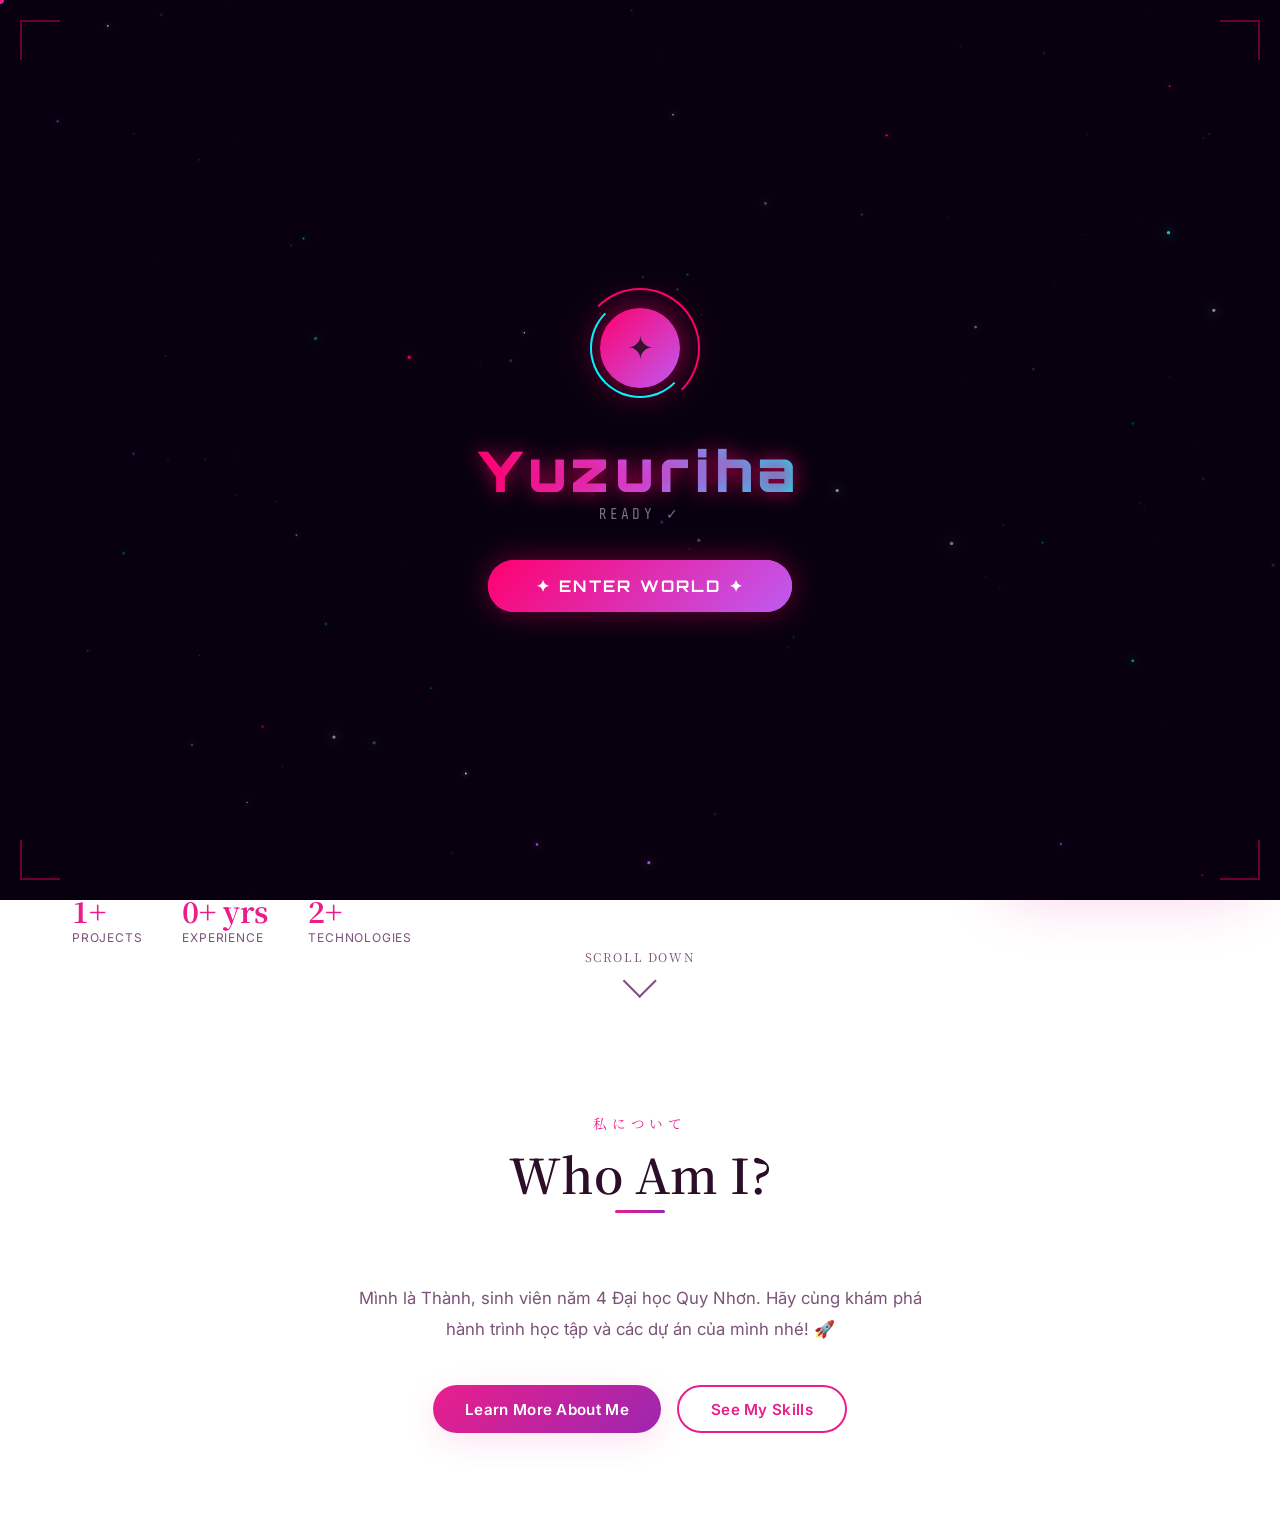
==== commit 291ab33b: "Thay đổi 1 số thông tin" ====
--- a/index.html
+++ b/index.html
@@ -1,9 +1,10 @@
 <!DOCTYPE html>
 <html lang="en" data-theme="sakura">
+
 <head>
   <meta charset="UTF-8">
   <meta name="viewport" content="width=device-width, initial-scale=1.0">
-  <title>Nguyễn Minh Thành | Portfolio</title>
+  <title>Yuzuriha | Portfolio</title>
   <meta name="description" content="Portfolio của Nguyễn Minh Thành — Sinh viên năm 4 Đại học Quy Nhơn.">
 
   <!-- Favicon -->
@@ -24,6 +25,7 @@
   <link rel="stylesheet" href="css/music-player.css">
   <link rel="stylesheet" href="css/home.css">
 </head>
+
 <body>
 
   <!-- ===================== SPLASH SCREEN ===================== -->
@@ -38,7 +40,7 @@
       </div>
       <div>
         <h1 class="splash-title">
-          <span class="name-color">YOUR NAME</span>
+          <span class="name-color">Yuzuriha</span>
         </h1>
         <p class="splash-subtitle" id="splash-subtitle">Initializing...</p>
       </div>
@@ -136,7 +138,8 @@
           <div class="hero-socials fade-in delay-5">
             <a href="https://github.com/nguyenthanh2308" class="social-link" title="GitHub" target="_blank">
               <svg width="18" height="18" viewBox="0 0 24 24" fill="currentColor">
-                <path d="M12 0c-6.626 0-12 5.373-12 12 0 5.302 3.438 9.8 8.207 11.387.599.111.793-.261.793-.577v-2.234c-3.338.726-4.033-1.416-4.033-1.416-.546-1.387-1.333-1.756-1.333-1.756-1.089-.745.083-.729.083-.729 1.205.084 1.839 1.237 1.839 1.237 1.07 1.834 2.807 1.304 3.492.997.107-.775.418-1.305.762-1.604-2.665-.305-5.467-1.334-5.467-5.931 0-1.311.469-2.381 1.236-3.221-.124-.303-.535-1.524.117-3.176 0 0 1.008-.322 3.301 1.23.957-.266 1.983-.399 3.003-.404 1.02.005 2.047.138 3.006.404 2.291-1.552 3.297-1.23 3.297-1.23.653 1.653.242 2.874.118 3.176.77.84 1.235 1.911 1.235 3.221 0 4.609-2.807 5.624-5.479 5.921.43.372.823 1.102.823 2.222v3.293c0 .319.192.694.801.576 4.765-1.589 8.199-6.086 8.199-11.386 0-6.627-5.373-12-12-12z"/>
+                <path
+                  d="M12 0c-6.626 0-12 5.373-12 12 0 5.302 3.438 9.8 8.207 11.387.599.111.793-.261.793-.577v-2.234c-3.338.726-4.033-1.416-4.033-1.416-.546-1.387-1.333-1.756-1.333-1.756-1.089-.745.083-.729.083-.729 1.205.084 1.839 1.237 1.839 1.237 1.07 1.834 2.807 1.304 3.492.997.107-.775.418-1.305.762-1.604-2.665-.305-5.467-1.334-5.467-5.931 0-1.311.469-2.381 1.236-3.221-.124-.303-.535-1.524.117-3.176 0 0 1.008-.322 3.301 1.23.957-.266 1.983-.399 3.003-.404 1.02.005 2.047.138 3.006.404 2.291-1.552 3.297-1.23 3.297-1.23.653 1.653.242 2.874.118 3.176.77.84 1.235 1.911 1.235 3.221 0 4.609-2.807 5.624-5.479 5.921.43.372.823 1.102.823 2.222v3.293c0 .319.192.694.801.576 4.765-1.589 8.199-6.086 8.199-11.386 0-6.627-5.373-12-12-12z" />
               </svg>
             </a>
           </div>
@@ -181,7 +184,8 @@
         </div>
       </div>
 
-      <div class="scroll-indicator" onclick="document.getElementById('about-teaser').scrollIntoView({behavior:'smooth'})">
+      <div class="scroll-indicator"
+        onclick="document.getElementById('about-teaser').scrollIntoView({behavior:'smooth'})">
         <span>Scroll Down</span>
         <div class="scroll-indicator-arrow"></div>
       </div>
@@ -194,7 +198,7 @@
           <span class="jp-label">私について</span>
           <h2>Who Am I?</h2>
         </div>
-      <p class="fade-in delay-1" style="max-width:600px;margin:0 auto 2.5rem;font-size:1.05rem;">
+        <p class="fade-in delay-1" style="max-width:600px;margin:0 auto 2.5rem;font-size:1.05rem;">
           Mình là Thành, sinh viên năm 4 Đại học Quy Nhơn.
           Hãy cùng khám phá hành trình học tập và các dự án của mình nhé! 🚀
         </p>
@@ -217,4 +221,5 @@
   <script src="js/splash.js"></script>
   <script src="js/music-player.js"></script>
 </body>
-</html>
+
+</html>
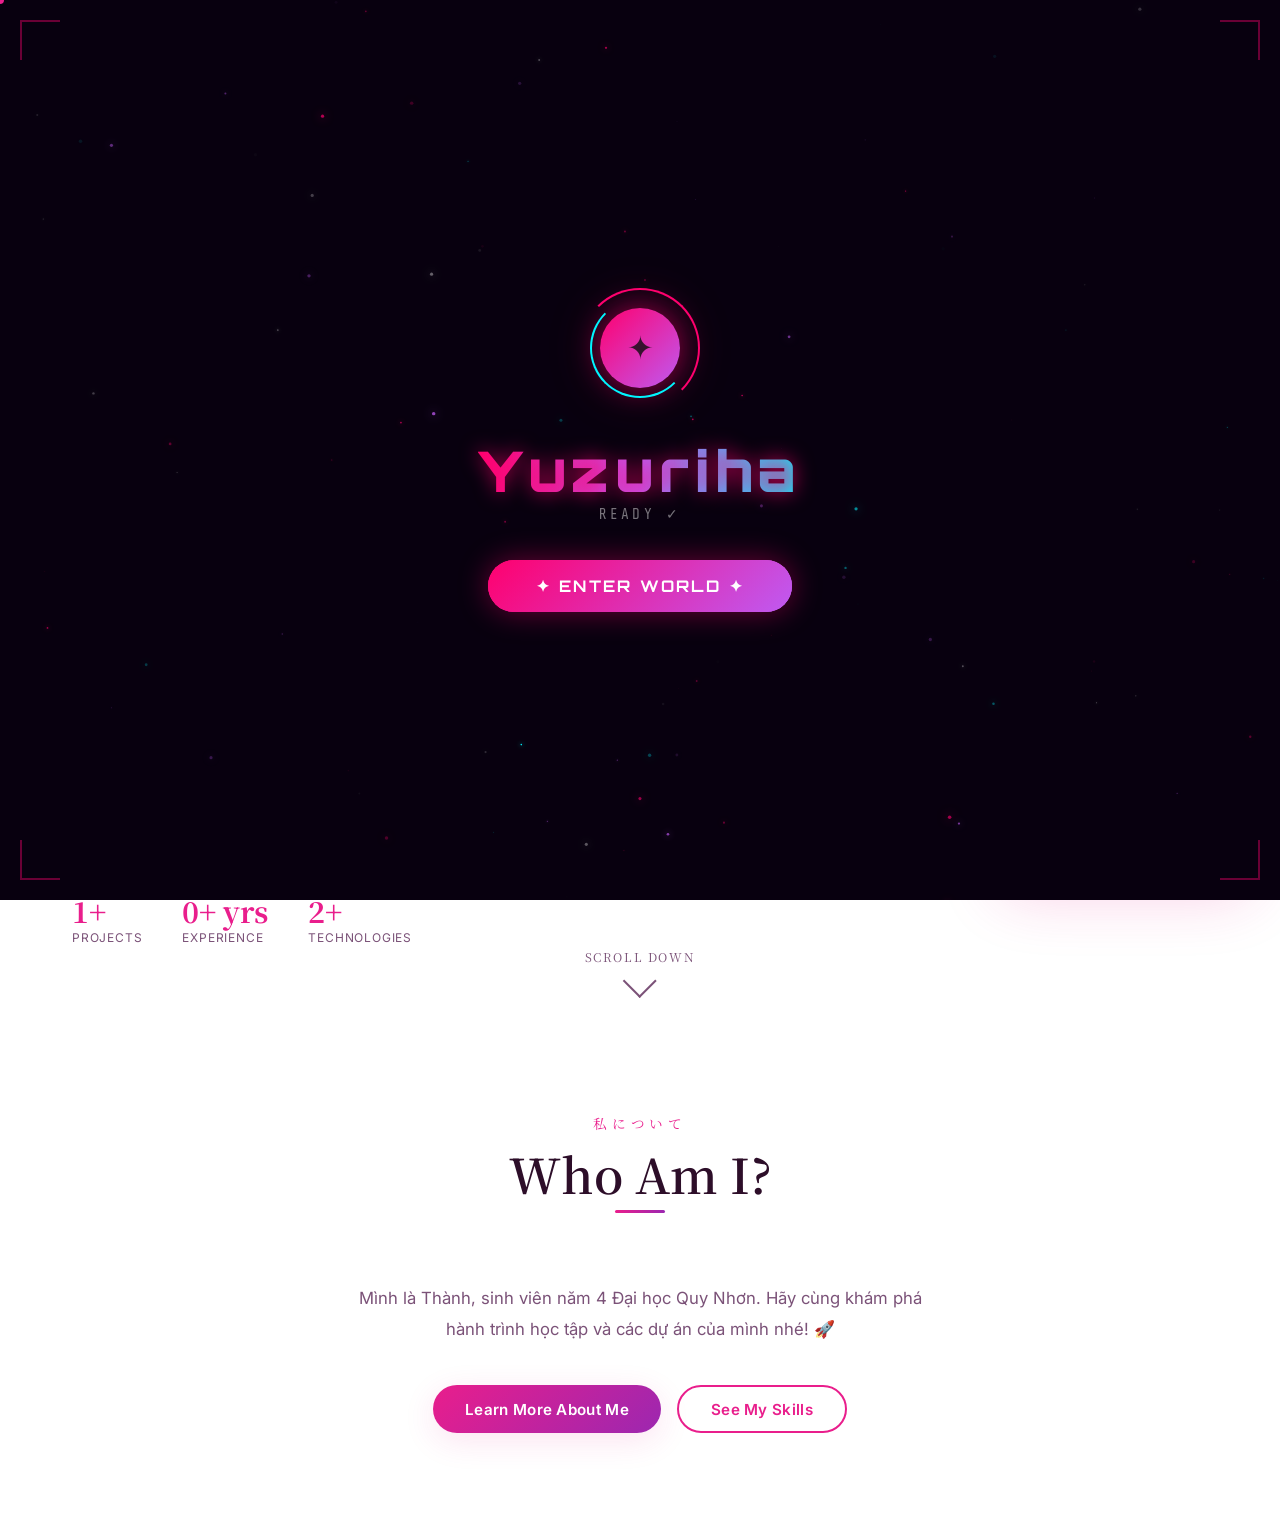
==== commit 4c29e110: "feat: add avatar image + update alt text in home & about; fix contact font/changes" ====
--- a/index.html
+++ b/index.html
@@ -167,7 +167,7 @@
             <div class="avatar-ring avatar-ring-2"></div>
 
             <div class="avatar-circle">
-              <img src="assets/images/avatar.jpg" alt="Your Name"
+              <img src="assets/images/avatar.jpg" alt="Nguyễn Minh Thành"
                 onerror="this.style.display='none'; this.parentElement.innerHTML='🧑‍💻';">
             </div>
 
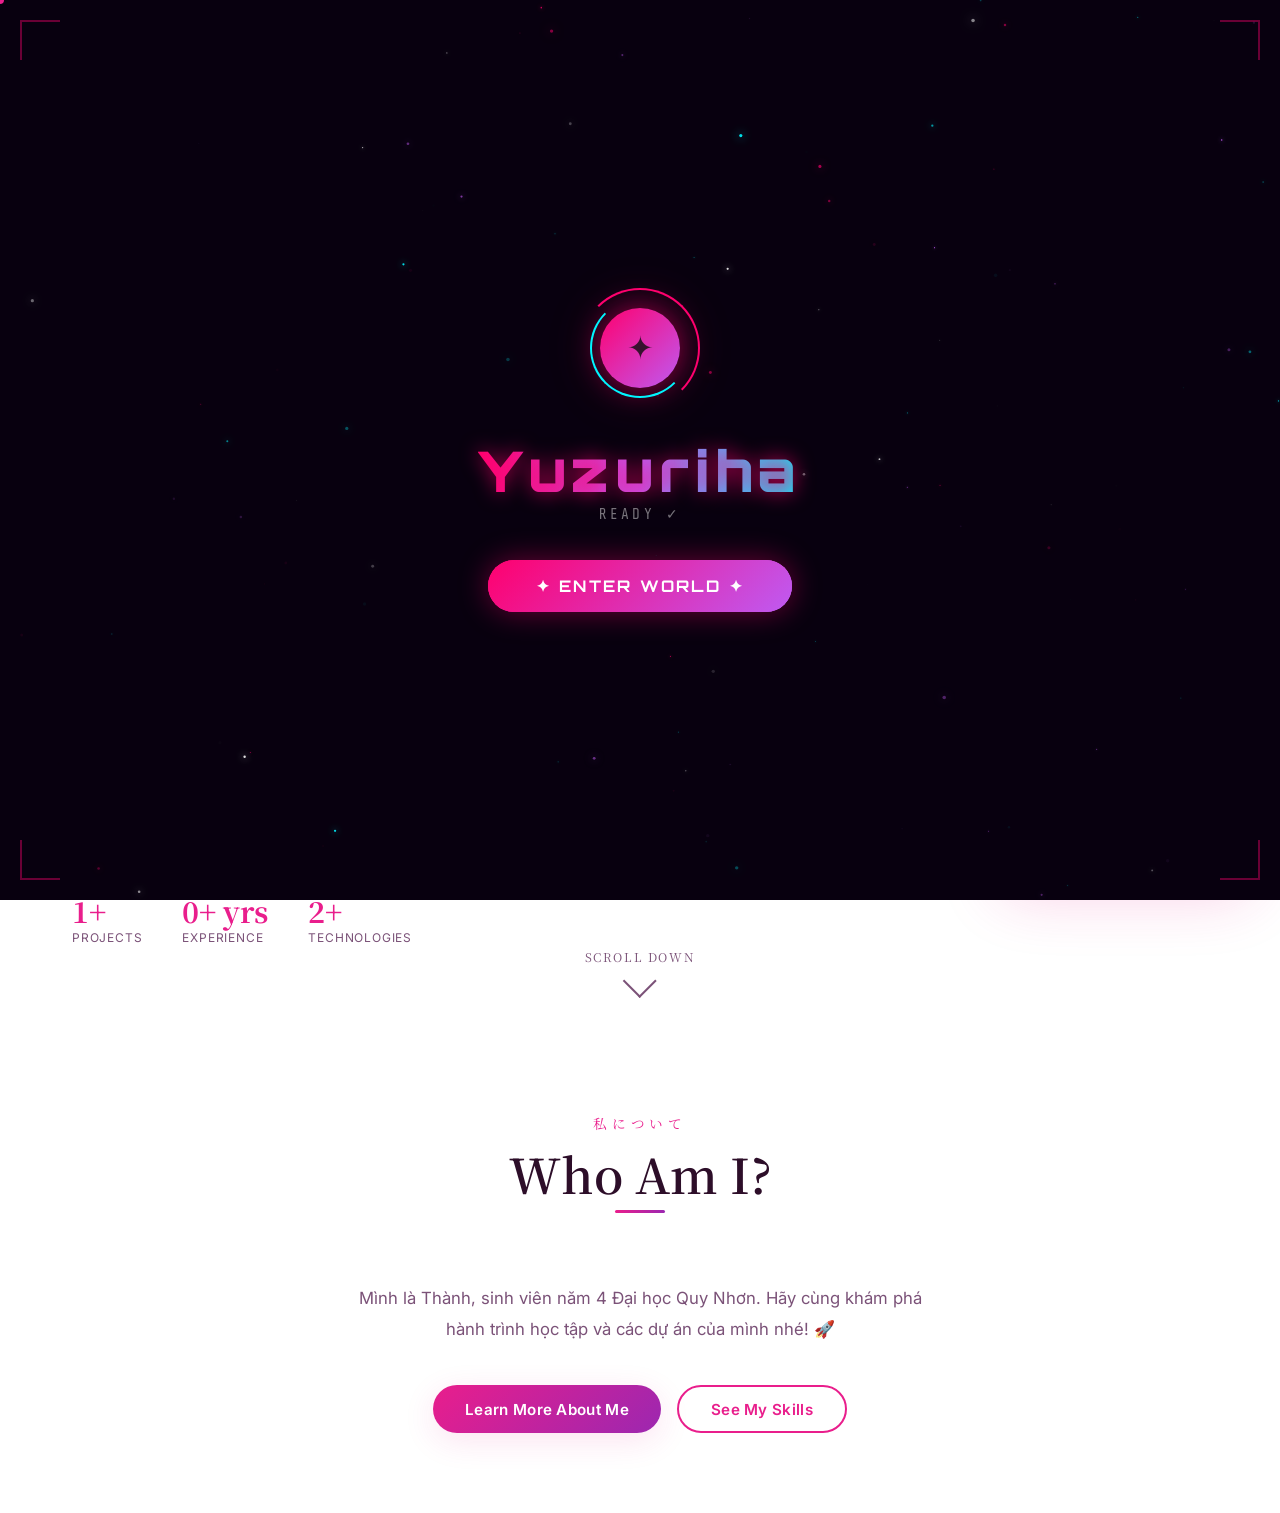
==== commit 6fa4241b: "Thay đổi 1 số thông tin" ====
--- a/index.html
+++ b/index.html
@@ -126,7 +126,7 @@
           </p>
 
           <p class="hero-desc fade-in delay-3">
-            Sinh viên năm 4 ngành Công nghệ thông tin tại Đại học Quy Nhơn.
+            Sinh viên năm 4 Kỹ thuật phần mềm tại Trường Đại học Quy Nhơn.
             Đam mê xây dựng giao diện web đẹp và trải nghiệm người dùng tốt. ✨
           </p>
 
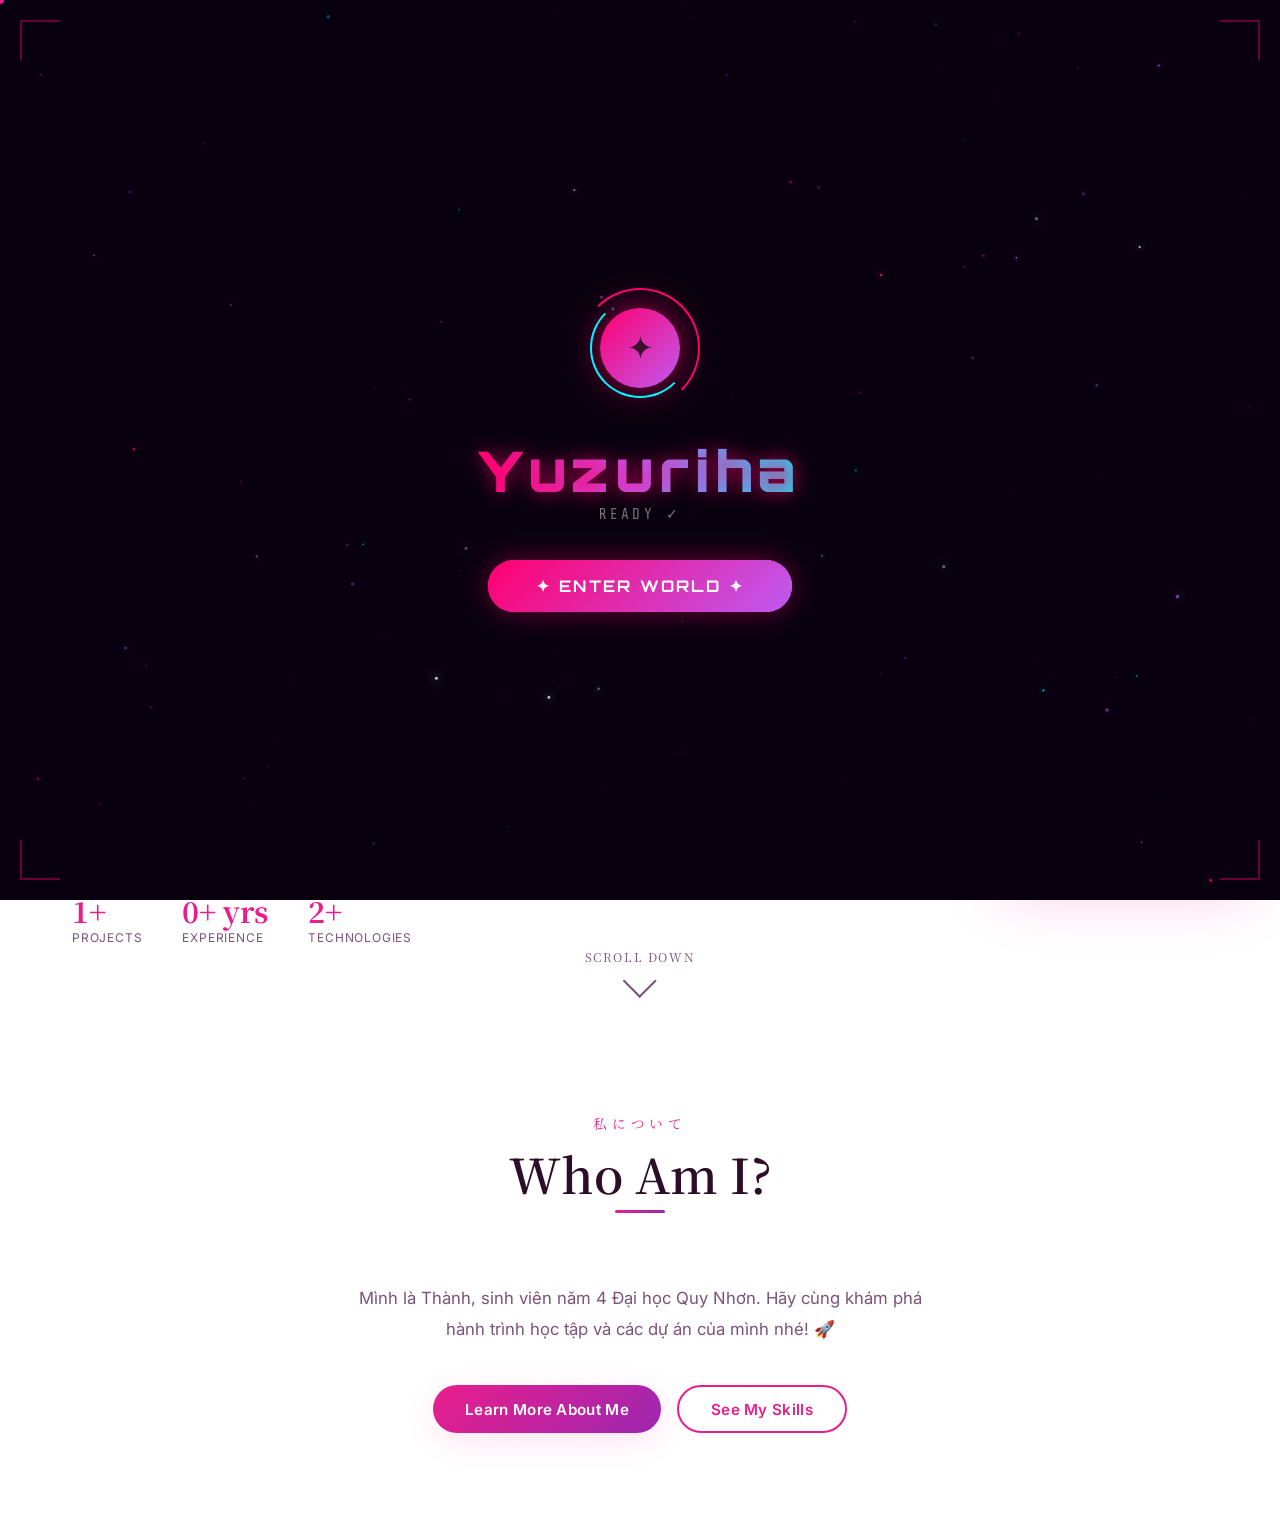
==== commit 4f79fe4e: "thêm thông tin" ====
--- a/index.html
+++ b/index.html
@@ -126,7 +126,7 @@
           </p>
 
           <p class="hero-desc fade-in delay-3">
-            Sinh viên năm 4 Kỹ thuật phần mềm tại Trường Đại học Quy Nhơn.
+            Sinh viên năm 4 ngành Kỹ thuật phần mềm tại Trường Đại học Quy Nhơn.
             Đam mê xây dựng giao diện web đẹp và trải nghiệm người dùng tốt. ✨
           </p>
 
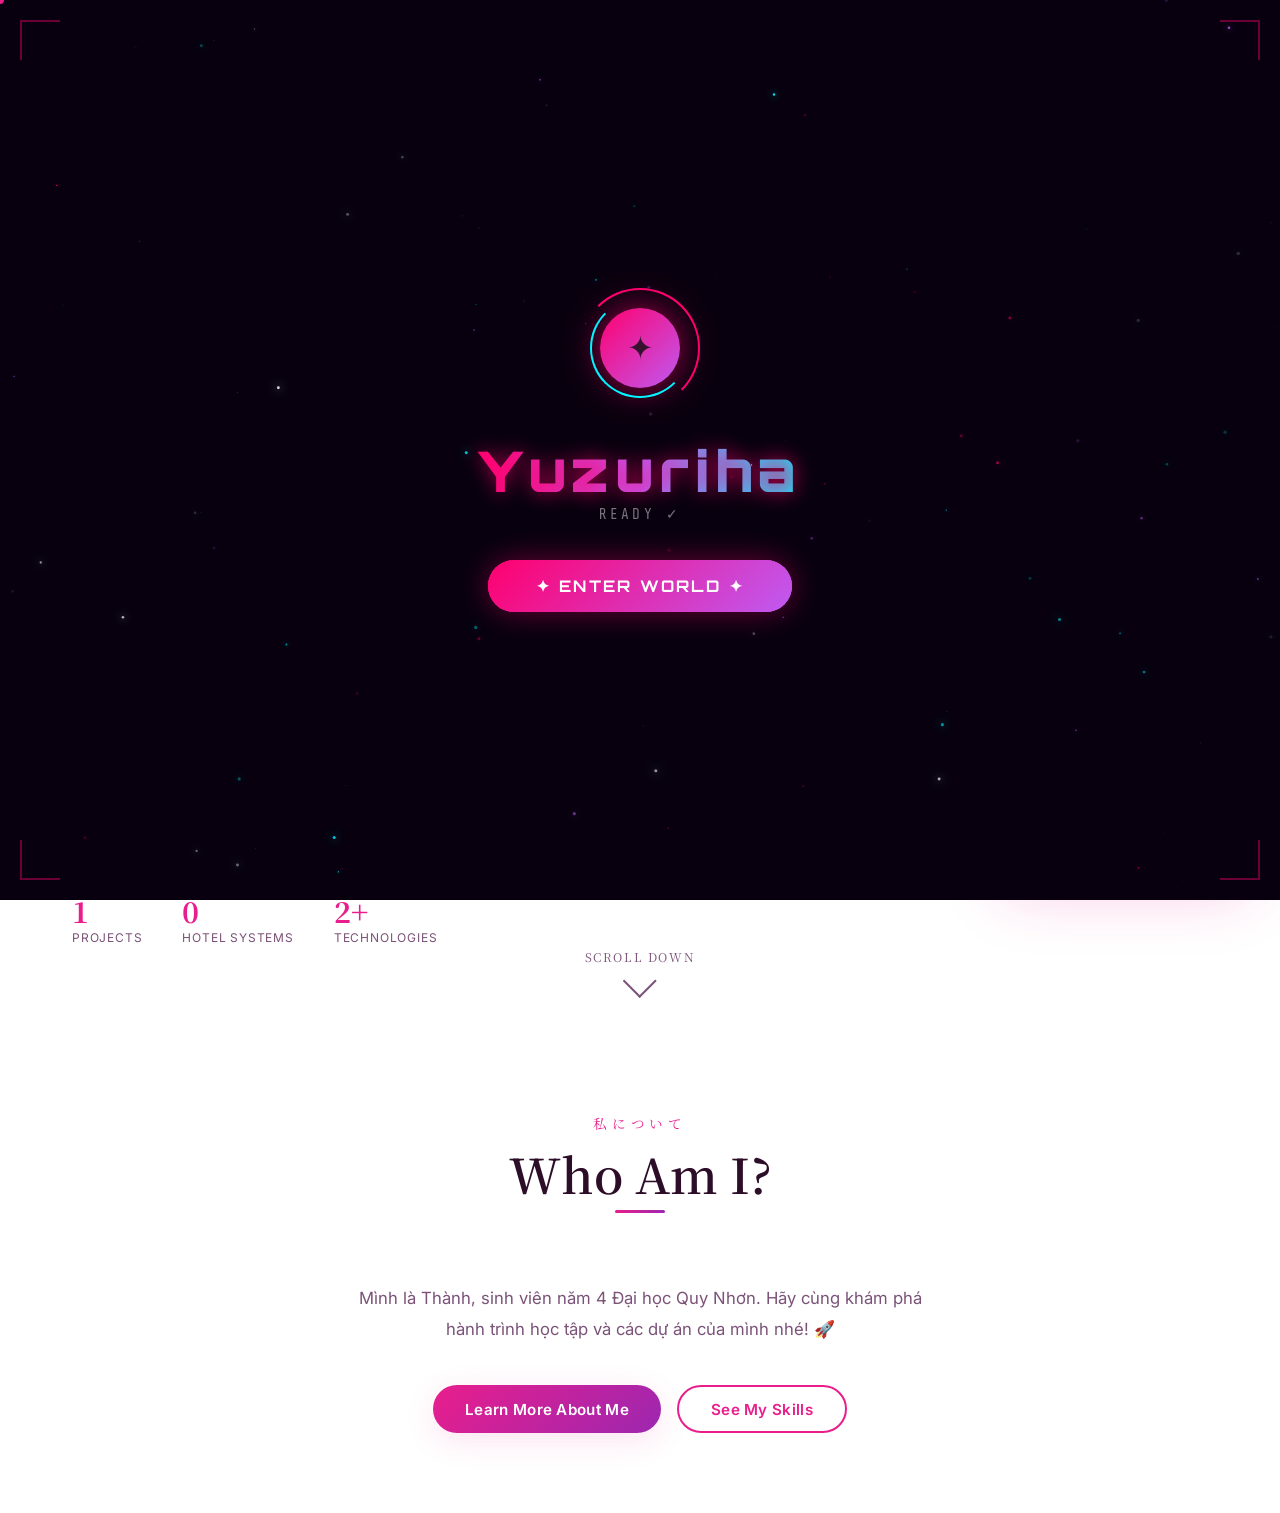
==== commit 4143a897: "Update portfolio skills and real projects" ====
--- a/index.html
+++ b/index.html
@@ -146,12 +146,12 @@
 
           <div class="hero-stats fade-in delay-6">
             <div class="stat-item">
-              <span class="stat-number" data-count="5" data-suffix="+">0+</span>
+              <span class="stat-number" data-count="4" data-suffix="">0</span>
               <span class="stat-label">Projects</span>
             </div>
             <div class="stat-item">
-              <span class="stat-number" data-count="2" data-suffix="+ yrs">0</span>
-              <span class="stat-label">Experience</span>
+              <span class="stat-number" data-count="2" data-suffix="">0</span>
+              <span class="stat-label">Hotel Systems</span>
             </div>
             <div class="stat-item">
               <span class="stat-number" data-count="10" data-suffix="+">0+</span>
